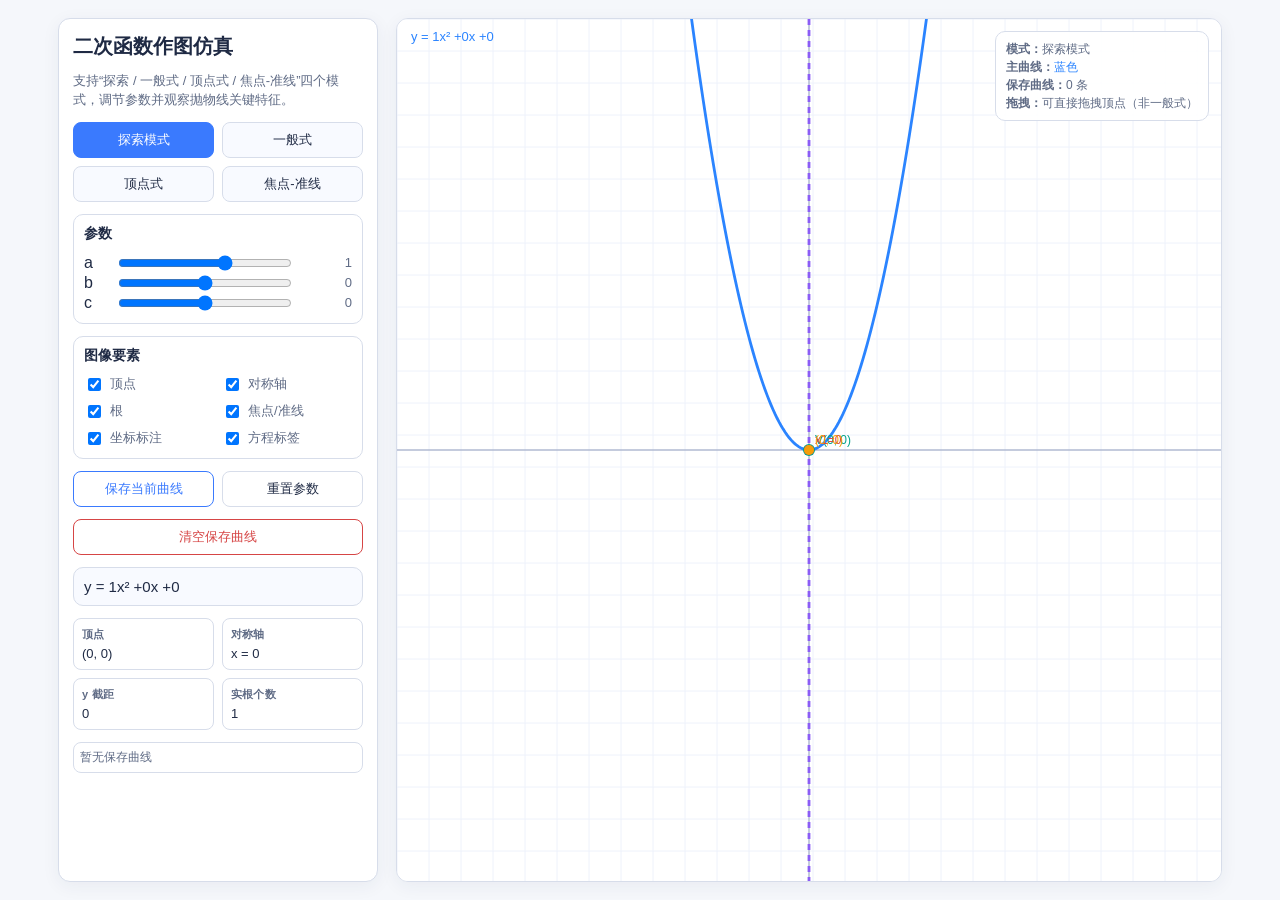
==== index.html @ 155505fe "first-commit" ====
<!doctype html>
<html lang="zh-CN">
<head>
  <meta charset="UTF-8" />
  <meta name="viewport" content="width=device-width, initial-scale=1.0" />
  <title>二次函数图像探索</title>
  <style>
    :root {
      --bg: #f5f7fb;
      --panel: #ffffff;
      --line: #d7ddea;
      --ink: #1f2a44;
      --muted: #5f6b85;
      --primary: #3a7afe;
      --accent: #00a28a;
      --danger: #d64545;
    }
    * {
      box-sizing: border-box;
      font-family: "SF Pro Text","PingFang SC","Helvetica Neue",Arial,sans-serif;
    }
    body {
      margin: 0;
      background: var(--bg);
      color: var(--ink);
      min-height: 100vh;
    }
    .app {
      max-width: 1200px;
      margin: 0 auto;
      padding: 18px;
      display: grid;
      grid-template-columns: 320px 1fr;
      gap: 18px;
    }
    .panel {
      background: var(--panel);
      border: 1px solid var(--line);
      border-radius: 12px;
      box-shadow: 0 4px 18px rgba(28, 43, 79, 0.06);
    }
    .left {
      padding: 14px;
      display: flex;
      flex-direction: column;
      gap: 12px;
      height: calc(100vh - 36px);
      overflow: auto;
    }
    h1 {
      margin: 0;
      font-size: 20px;
    }
    .sub {
      color: var(--muted);
      font-size: 13px;
      line-height: 1.45;
      margin: 0;
    }
    .tabs {
      display: grid;
      grid-template-columns: 1fr 1fr;
      gap: 8px;
    }
    .tab {
      border: 1px solid var(--line);
      background: #f8faff;
      border-radius: 8px;
      padding: 8px 10px;
      font-size: 13px;
      cursor: pointer;
      color: var(--ink);
      transition: .2s;
    }
    .tab.active {
      border-color: var(--primary);
      color: #fff;
      background: var(--primary);
    }
    .control-group {
      border: 1px solid var(--line);
      border-radius: 10px;
      padding: 10px;
      display: flex;
      flex-direction: column;
      gap: 10px;
    }
    .control-group h3 {
      margin: 0;
      font-size: 14px;
    }
    .row {
      display: grid;
      grid-template-columns: 24px 1fr 54px;
      align-items: center;
      gap: 8px;
    }
    input[type="range"] {
      width: 100%;
    }
    .value {
      text-align: right;
      font-variant-numeric: tabular-nums;
      color: var(--muted);
      font-size: 13px;
    }
    .checks {
      display: grid;
      grid-template-columns: 1fr 1fr;
      gap: 8px;
    }
    label.ck {
      font-size: 13px;
      display: flex;
      gap: 6px;
      align-items: center;
      color: var(--muted);
    }
    button {
      border: 1px solid var(--line);
      background: #fff;
      border-radius: 8px;
      padding: 8px 10px;
      font-size: 13px;
      cursor: pointer;
      color: var(--ink);
    }
    button.primary {
      border-color: var(--primary);
      color: var(--primary);
    }
    button.danger {
      border-color: var(--danger);
      color: var(--danger);
    }
    .inline-buttons {
      display: grid;
      grid-template-columns: 1fr 1fr;
      gap: 8px;
    }
    .equation {
      font-size: 15px;
      padding: 10px;
      border-radius: 10px;
      background: #f8faff;
      border: 1px solid var(--line);
      font-variant-numeric: tabular-nums;
      word-break: break-word;
    }
    .data {
      display: grid;
      grid-template-columns: 1fr 1fr;
      gap: 8px;
    }
    .metric {
      border: 1px solid var(--line);
      background: #fff;
      border-radius: 8px;
      padding: 8px;
      font-size: 12px;
    }
    .metric b {
      display: block;
      margin-bottom: 4px;
      color: var(--muted);
      font-size: 11px;
      font-weight: 600;
      letter-spacing: 0.2px;
    }
    .metric span {
      font-variant-numeric: tabular-nums;
      font-size: 13px;
    }
    .graph {
      position: relative;
      height: calc(100vh - 36px);
      overflow: hidden;
    }
    canvas {
      width: 100%;
      height: 100%;
      display: block;
    }
    .legend {
      position: absolute;
      top: 12px;
      right: 12px;
      border: 1px solid var(--line);
      background: rgba(255,255,255,.95);
      border-radius: 10px;
      padding: 8px 10px;
      font-size: 12px;
      color: var(--muted);
      line-height: 1.5;
      min-width: 180px;
    }
    .saved-list {
      max-height: 120px;
      overflow: auto;
      border: 1px solid var(--line);
      border-radius: 8px;
      padding: 6px;
      font-size: 12px;
      color: var(--muted);
      display: flex;
      flex-direction: column;
      gap: 4px;
    }
    .saved-item {
      display: flex;
      justify-content: space-between;
      align-items: center;
      gap: 8px;
    }
    .dot {
      width: 10px;
      height: 10px;
      border-radius: 50%;
      flex: 0 0 auto;
    }
    .saved-eq {
      white-space: nowrap;
      overflow: hidden;
      text-overflow: ellipsis;
      flex: 1;
    }
    @media (max-width: 980px) {
      .app {
        grid-template-columns: 1fr;
      }
      .left, .graph {
        height: auto;
      }
      .graph {
        min-height: 66vh;
      }
    }
  </style>
</head>
<body>
  <div class="app">
    <section class="panel left">
      <h1>二次函数作图仿真</h1>
      <p class="sub">支持“探索 / 一般式 / 顶点式 / 焦点-准线”四个模式，调节参数并观察抛物线关键特征。</p>

      <div class="tabs" id="tabs"></div>

      <div class="control-group">
        <h3>参数</h3>
        <div id="sliders"></div>
      </div>

      <div class="control-group">
        <h3>图像要素</h3>
        <div class="checks">
          <label class="ck"><input type="checkbox" id="showVertex" checked />顶点</label>
          <label class="ck"><input type="checkbox" id="showAxis" checked />对称轴</label>
          <label class="ck"><input type="checkbox" id="showRoots" checked />根</label>
          <label class="ck"><input type="checkbox" id="showFocus" checked />焦点/准线</label>
          <label class="ck"><input type="checkbox" id="showCoords" checked />坐标标注</label>
          <label class="ck"><input type="checkbox" id="showEq" checked />方程标签</label>
        </div>
      </div>

      <div class="inline-buttons">
        <button id="saveCurve" class="primary">保存当前曲线</button>
        <button id="resetParams">重置参数</button>
      </div>
      <button id="clearCurves" class="danger">清空保存曲线</button>

      <div class="equation" id="equation"></div>
      <div class="data" id="metrics"></div>
      <div class="saved-list" id="savedList"></div>
    </section>

    <section class="panel graph">
      <canvas id="canvas"></canvas>
      <div class="legend" id="legend"></div>
    </section>
  </div>

  <script>
    const modes = [
      { key: "explore", label: "探索模式" },
      { key: "standard", label: "一般式" },
      { key: "vertex", label: "顶点式" },
      { key: "focus", label: "焦点-准线" }
    ];

    const modeConfig = {
      explore: {
        title: "探索模式",
        params: [
          { key: "a", label: "a", min: -4, max: 4, step: 0.1, value: 1 },
          { key: "b", label: "b", min: -10, max: 10, step: 0.1, value: 0 },
          { key: "c", label: "c", min: -12, max: 12, step: 0.1, value: 0 }
        ]
      },
      standard: {
        title: "一般式",
        params: [
          { key: "a", label: "a", min: -4, max: 4, step: 0.1, value: 1 },
          { key: "b", label: "b", min: -10, max: 10, step: 0.1, value: 2 },
          { key: "c", label: "c", min: -12, max: 12, step: 0.1, value: -3 }
        ]
      },
      vertex: {
        title: "顶点式",
        params: [
          { key: "a", label: "a", min: -4, max: 4, step: 0.1, value: 1 },
          { key: "h", label: "h", min: -10, max: 10, step: 0.1, value: 0 },
          { key: "k", label: "k", min: -12, max: 12, step: 0.1, value: 0 }
        ]
      },
      focus: {
        title: "焦点-准线",
        params: [
          { key: "h", label: "h", min: -10, max: 10, step: 0.1, value: 0 },
          { key: "k", label: "k", min: -12, max: 12, step: 0.1, value: 0 },
          { key: "p", label: "p", min: -6, max: 6, step: 0.1, value: 2 }
        ]
      }
    };

    const colors = ["#2b84ff", "#8b5cf6", "#f59e0b", "#22c55e", "#ef4444", "#06b6d4", "#f97316"];
    const state = {
      mode: "explore",
      params: { a: 1, b: 0, c: 0, h: 0, k: 0, p: 2 },
      showVertex: true,
      showAxis: true,
      showRoots: true,
      showFocus: true,
      showCoords: true,
      showEq: true,
      saved: []
    };

    const tabsEl = document.getElementById("tabs");
    const slidersEl = document.getElementById("sliders");
    const equationEl = document.getElementById("equation");
    const metricsEl = document.getElementById("metrics");
    const legendEl = document.getElementById("legend");
    const savedListEl = document.getElementById("savedList");
    const canvas = document.getElementById("canvas");
    const ctx = canvas.getContext("2d");
    const scale = 32;
    let viewWidth = 0;
    let viewHeight = 0;
    let pixelRatio = window.devicePixelRatio || 1;
    let dragTarget = null;

    function fmt(v) {
      if (!isFinite(v)) return "无";
      const rounded = Math.abs(v) < 1e-8 ? 0 : v;
      return Number(rounded.toFixed(2)).toString();
    }

    function signed(v) {
      return v >= 0 ? `+${fmt(v)}` : fmt(v);
    }

    function setupTabs() {
      tabsEl.innerHTML = "";
      modes.forEach((m) => {
        const btn = document.createElement("button");
        btn.className = `tab ${state.mode === m.key ? "active" : ""}`;
        btn.textContent = m.label;
        btn.onclick = () => {
          state.mode = m.key;
          const cfg = modeConfig[m.key];
          cfg.params.forEach((p) => state.params[p.key] = p.value);
          renderControls();
          draw();
        };
        tabsEl.appendChild(btn);
      });
    }

    function renderControls() {
      setupTabs();
      slidersEl.innerHTML = "";
      modeConfig[state.mode].params.forEach((p) => {
        const wrap = document.createElement("div");
        wrap.className = "row";
        const label = document.createElement("div");
        label.textContent = p.label;
        const slider = document.createElement("input");
        slider.type = "range";
        slider.min = p.min;
        slider.max = p.max;
        slider.step = p.step;
        slider.value = state.params[p.key];
        const value = document.createElement("div");
        value.className = "value";
        value.textContent = fmt(Number(slider.value));
        slider.oninput = () => {
          state.params[p.key] = Number(slider.value);
          value.textContent = fmt(state.params[p.key]);
          draw();
        };
        wrap.append(label, slider, value);
        slidersEl.appendChild(wrap);
      });
    }

    function graphToCanvas(x, y) {
      return [viewWidth / 2 + x * scale, viewHeight / 2 - y * scale];
    }

    function canvasToGraph(px, py) {
      return [(px - viewWidth / 2) / scale, (viewHeight / 2 - py) / scale];
    }

    function quadraticValue(x) {
      if (state.mode === "vertex") {
        const { a, h, k } = state.params;
        return a * (x - h) * (x - h) + k;
      }
      if (state.mode === "focus") {
        const { h, k, p } = state.params;
        if (Math.abs(p) < 0.05) return NaN;
        return ((x - h) * (x - h)) / (4 * p) + k;
      }
      const { a, b, c } = state.params;
      return a * x * x + b * x + c;
    }

    function getStandardCoeffs() {
      if (state.mode === "vertex") {
        const { a, h, k } = state.params;
        const b = -2 * a * h;
        const c = a * h * h + k;
        return { a, b, c };
      }
      if (state.mode === "focus") {
        const { h, k, p } = state.params;
        if (Math.abs(p) < 0.05) return { a: NaN, b: NaN, c: NaN };
        const a = 1 / (4 * p);
        const b = -h / (2 * p);
        const c = (h * h) / (4 * p) + k;
        return { a, b, c };
      }
      return { a: state.params.a, b: state.params.b, c: state.params.c };
    }

    function getFeatures() {
      if (state.mode === "focus") {
        const { h, k, p } = state.params;
        const vertex = { x: h, y: k };
        const focus = { x: h, y: k + p };
        const directrix = k - p;
        const axisX = h;
        let roots = [];
        if (Math.abs(p) > 0.05) {
          const t = -4 * p * k;
          if (t > 0) {
            const r = Math.sqrt(t);
            roots = [{ x: h - r, y: 0 }, { x: h + r, y: 0 }];
          } else if (Math.abs(t) < 1e-8) {
            roots = [{ x: h, y: 0 }];
          }
        }
        const yInt = quadraticValue(0);
        return { vertex, axisX, roots, yInt, focus, directrix };
      }
      const { a, b, c } = getStandardCoeffs();
      const axisX = Math.abs(a) < 1e-8 ? NaN : -b / (2 * a);
      const vertex = { x: axisX, y: quadraticValue(axisX) };
      const d = b * b - 4 * a * c;
      const roots = [];
      if (Math.abs(a) > 1e-8) {
        if (d > 1e-8) {
          roots.push({ x: (-b - Math.sqrt(d)) / (2 * a), y: 0 });
          roots.push({ x: (-b + Math.sqrt(d)) / (2 * a), y: 0 });
        } else if (Math.abs(d) <= 1e-8) {
          roots.push({ x: -b / (2 * a), y: 0 });
        }
      } else if (Math.abs(b) > 1e-8) {
        roots.push({ x: -c / b, y: 0 });
      }
      return {
        vertex,
        axisX,
        roots,
        yInt: c,
        focus: Math.abs(a) > 1e-8 ? { x: axisX, y: c - (b * b - 1) / (4 * a) } : null,
        directrix: Math.abs(a) > 1e-8 ? c - (b * b + 1) / (4 * a) : null
      };
    }

    function currentEquation() {
      if (state.mode === "vertex") {
        const { a, h, k } = state.params;
        return `y = ${fmt(a)}(x ${h >= 0 ? "-" : "+"} ${fmt(Math.abs(h))})² ${signed(k)}`;
      }
      if (state.mode === "focus") {
        const { h, k, p } = state.params;
        return `(x ${h >= 0 ? "-" : "+"} ${fmt(Math.abs(h))})² = ${fmt(4 * p)}(y ${k >= 0 ? "-" : "+"} ${fmt(Math.abs(k))})`;
      }
      const { a, b, c } = state.params;
      return `y = ${fmt(a)}x² ${signed(b)}x ${signed(c)}`;
    }

    function drawGrid() {
      const w = viewWidth;
      const h = viewHeight;
      ctx.clearRect(0, 0, w, h);
      ctx.fillStyle = "#ffffff";
      ctx.fillRect(0, 0, w, h);

      ctx.strokeStyle = "#eef2fb";
      ctx.lineWidth = 1;
      for (let x = 0; x <= w; x += scale) {
        ctx.beginPath();
        ctx.moveTo(x, 0);
        ctx.lineTo(x, h);
        ctx.stroke();
      }
      for (let y = 0; y <= h; y += scale) {
        ctx.beginPath();
        ctx.moveTo(0, y);
        ctx.lineTo(w, y);
        ctx.stroke();
      }

      ctx.strokeStyle = "#b0bad2";
      ctx.lineWidth = 1.5;
      ctx.beginPath();
      ctx.moveTo(w / 2, 0);
      ctx.lineTo(w / 2, h);
      ctx.stroke();
      ctx.beginPath();
      ctx.moveTo(0, h / 2);
      ctx.lineTo(w, h / 2);
      ctx.stroke();
    }

    function drawCurve(curve, color, width = 2.5) {
      const w = viewWidth;
      ctx.strokeStyle = color;
      ctx.lineWidth = width;
      ctx.beginPath();
      let moved = false;
      for (let px = 0; px <= w; px += 2) {
        const [x] = canvasToGraph(px, 0);
        const y = curve(x);
        if (!isFinite(y)) continue;
        const [, py] = graphToCanvas(x, y);
        if (py < -5000 || py > viewHeight + 5000) continue;
        if (!moved) {
          ctx.moveTo(px, py);
          moved = true;
        } else {
          ctx.lineTo(px, py);
        }
      }
      ctx.stroke();
    }

    function drawPoint(x, y, color, size = 5) {
      const [px, py] = graphToCanvas(x, y);
      ctx.fillStyle = color;
      ctx.beginPath();
      ctx.arc(px, py, size, 0, Math.PI * 2);
      ctx.fill();
    }

    function drawText(text, x, y, color = "#1f2a44") {
      const [px, py] = graphToCanvas(x, y);
      ctx.fillStyle = color;
      ctx.font = "12px sans-serif";
      ctx.fillText(text, px + 6, py - 6);
    }

    function drawSavedCurves() {
      state.saved.forEach((s) => {
        drawCurve((x) => s.a * x * x + s.b * x + s.c, s.color, 1.6);
      });
    }

    function drawMain() {
      drawCurve(quadraticValue, "#2b84ff", 2.8);
      const f = getFeatures();

      if (state.showAxis && isFinite(f.axisX)) {
        const [ax, ] = graphToCanvas(f.axisX, 0);
        ctx.strokeStyle = "#8b5cf6";
        ctx.setLineDash([6, 5]);
        ctx.beginPath();
        ctx.moveTo(ax, 0);
        ctx.lineTo(ax, viewHeight);
        ctx.stroke();
        ctx.setLineDash([]);
      }

      if (state.showVertex && f.vertex && isFinite(f.vertex.x) && isFinite(f.vertex.y)) {
        drawPoint(f.vertex.x, f.vertex.y, "#00a28a", 6);
        if (state.showCoords) drawText(`V(${fmt(f.vertex.x)}, ${fmt(f.vertex.y)})`, f.vertex.x, f.vertex.y, "#00a28a");
      }

      if (state.showRoots) {
        f.roots.forEach((r, i) => {
          drawPoint(r.x, 0, "#d64545", 5);
          if (state.showCoords) drawText(`x${i + 1}=${fmt(r.x)}`, r.x, 0, "#d64545");
        });
      }

      drawPoint(0, f.yInt, "#f59e0b", 5);
      if (state.showCoords) drawText(`(0, ${fmt(f.yInt)})`, 0, f.yInt, "#f59e0b");

      if (state.showFocus && state.mode === "focus") {
        drawPoint(f.focus.x, f.focus.y, "#7c3aed", 5);
        if (state.showCoords) drawText(`F(${fmt(f.focus.x)}, ${fmt(f.focus.y)})`, f.focus.x, f.focus.y, "#7c3aed");
        const [, py] = graphToCanvas(0, f.directrix);
        ctx.strokeStyle = "#7c3aed";
        ctx.setLineDash([4, 4]);
        ctx.beginPath();
        ctx.moveTo(0, py);
        ctx.lineTo(viewWidth, py);
        ctx.stroke();
        ctx.setLineDash([]);
        if (state.showCoords) {
          const [xTxt, yTxt] = graphToCanvas(-viewWidth / (2 * scale) + 0.2, f.directrix);
          ctx.fillStyle = "#7c3aed";
          ctx.font = "12px sans-serif";
          ctx.fillText(`准线 y=${fmt(f.directrix)}`, xTxt, yTxt - 8);
        }
      }

      if (state.showEq) {
        ctx.fillStyle = "#2b84ff";
        ctx.font = "13px sans-serif";
        ctx.fillText(currentEquation(), 14, 22);
      }
    }

    function updateInfo() {
      const f = getFeatures();
      equationEl.textContent = currentEquation();
      metricsEl.innerHTML = "";
      const rows = [
        ["顶点", f.vertex ? `(${fmt(f.vertex.x)}, ${fmt(f.vertex.y)})` : "无"],
        ["对称轴", isFinite(f.axisX) ? `x = ${fmt(f.axisX)}` : "无"],
        ["y 截距", fmt(f.yInt)],
        ["实根个数", `${f.roots.length}`]
      ];
      if (state.mode === "focus") {
        rows.push(["焦点", `(${fmt(f.focus.x)}, ${fmt(f.focus.y)})`]);
        rows.push(["准线", `y = ${fmt(f.directrix)}`]);
      }
      rows.forEach(([k, v]) => {
        const el = document.createElement("div");
        el.className = "metric";
        el.innerHTML = `<b>${k}</b><span>${v}</span>`;
        metricsEl.appendChild(el);
      });

      legendEl.innerHTML = `
        <div><b>模式：</b>${modeConfig[state.mode].title}</div>
        <div><b>主曲线：</b><span style="color:#2b84ff">蓝色</span></div>
        <div><b>保存曲线：</b>${state.saved.length} 条</div>
        <div><b>拖拽：</b>可直接拖拽顶点（非一般式）</div>
      `;

      savedListEl.innerHTML = "";
      if (!state.saved.length) {
        savedListEl.textContent = "暂无保存曲线";
        return;
      }
      state.saved.forEach((s, idx) => {
        const item = document.createElement("div");
        item.className = "saved-item";
        item.innerHTML = `<span class="dot" style="background:${s.color}"></span><span class="saved-eq">${s.equation}</span><button data-del="${idx}">删除</button>`;
        savedListEl.appendChild(item);
      });
      savedListEl.querySelectorAll("button[data-del]").forEach((btn) => {
        btn.onclick = () => {
          const i = Number(btn.dataset.del);
          state.saved.splice(i, 1);
          draw();
        };
      });
    }

    function resize() {
      const rect = canvas.getBoundingClientRect();
      pixelRatio = window.devicePixelRatio || 1;
      viewWidth = Math.max(640, Math.floor(rect.width));
      viewHeight = Math.max(420, Math.floor(rect.height));
      canvas.width = Math.floor(viewWidth * pixelRatio);
      canvas.height = Math.floor(viewHeight * pixelRatio);
      ctx.setTransform(pixelRatio, 0, 0, pixelRatio, 0, 0);
      draw();
    }

    function draw() {
      drawGrid();
      drawSavedCurves();
      drawMain();
      updateInfo();
    }

    function initCheckboxes() {
      ["showVertex", "showAxis", "showRoots", "showFocus", "showCoords", "showEq"].forEach((id) => {
        const el = document.getElementById(id);
        el.checked = state[id];
        el.onchange = () => {
          state[id] = el.checked;
          draw();
        };
      });
    }

    function saveCurrentCurve() {
      const coeff = getStandardCoeffs();
      if (!isFinite(coeff.a) || !isFinite(coeff.b) || !isFinite(coeff.c)) return;
      const color = colors[state.saved.length % colors.length];
      state.saved.push({
        ...coeff,
        color,
        equation: currentEquation()
      });
      draw();
    }

    function resetParams() {
      modeConfig[state.mode].params.forEach((p) => state.params[p.key] = p.value);
      renderControls();
      draw();
    }

    function nearestVertexFromMouse(evt) {
      const rect = canvas.getBoundingClientRect();
      const x = evt.clientX - rect.left;
      const y = evt.clientY - rect.top;
      const f = getFeatures();
      if (!f.vertex) return null;
      const [vx, vy] = graphToCanvas(f.vertex.x, f.vertex.y);
      const d = Math.hypot(x - vx, y - vy);
      return d < 16 ? f.vertex : null;
    }

    function onDragMove(evt) {
      if (!dragTarget) return;
      const rect = canvas.getBoundingClientRect();
      const x = evt.clientX - rect.left;
      const y = evt.clientY - rect.top;
      const [gx, gy] = canvasToGraph(x, y);
      if (state.mode === "vertex") {
        state.params.h = Number(gx.toFixed(2));
        state.params.k = Number(gy.toFixed(2));
      } else if (state.mode === "focus") {
        state.params.h = Number(gx.toFixed(2));
        state.params.k = Number(gy.toFixed(2));
      } else if (state.mode === "explore" || state.mode === "standard") {
        const a = state.params.a;
        state.params.b = Number((-2 * a * gx).toFixed(2));
        state.params.c = Number((a * gx * gx + gy).toFixed(2));
      }
      renderControls();
      draw();
    }

    function bindEvents() {
      document.getElementById("saveCurve").onclick = saveCurrentCurve;
      document.getElementById("clearCurves").onclick = () => {
        state.saved = [];
        draw();
      };
      document.getElementById("resetParams").onclick = resetParams;

      canvas.addEventListener("mousedown", (e) => {
        const v = nearestVertexFromMouse(e);
        if (v) dragTarget = "vertex";
      });
      window.addEventListener("mousemove", onDragMove);
      window.addEventListener("mouseup", () => dragTarget = null);
      window.addEventListener("resize", resize);
    }

    renderControls();
    initCheckboxes();
    bindEvents();
    resize();
  </script>
</body>
</html>
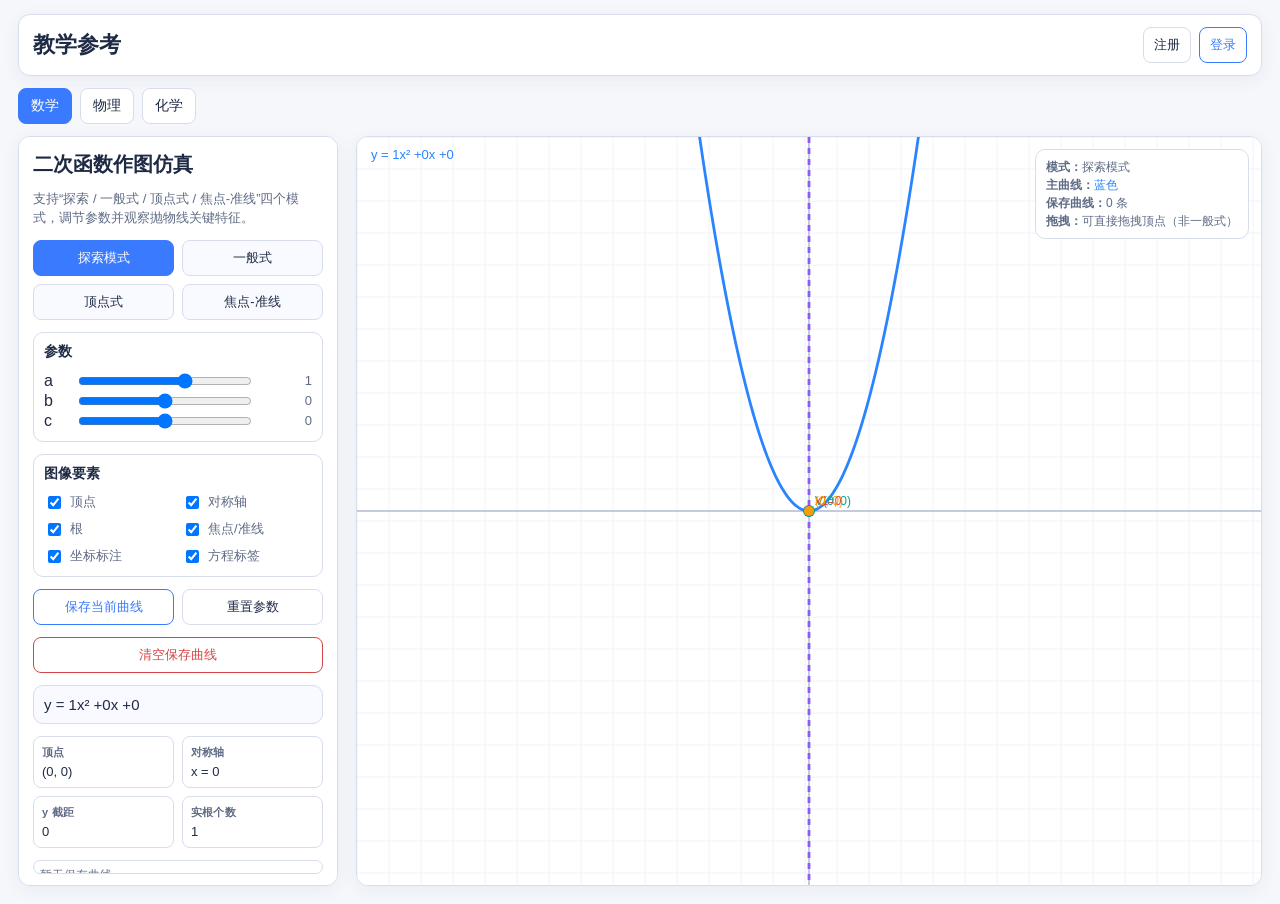
==== commit 5718980f: "add2pages" ====
--- a/index.html
+++ b/index.html
@@ -25,10 +25,156 @@
       color: var(--ink);
       min-height: 100vh;
     }
+    .site {
+      max-width: 1280px;
+      margin: 0 auto;
+      padding: 14px 18px 18px;
+    }
+    .topbar {
+      background: #fff;
+      border: 1px solid var(--line);
+      border-radius: 12px;
+      padding: 12px 14px;
+      display: flex;
+      justify-content: space-between;
+      align-items: center;
+      gap: 12px;
+      margin-bottom: 12px;
+      box-shadow: 0 4px 18px rgba(28, 43, 79, 0.06);
+    }
+    .title {
+      margin: 0;
+      font-size: 22px;
+      font-weight: 700;
+    }
+    .auth {
+      display: flex;
+      align-items: center;
+      gap: 8px;
+    }
+    .user-badge {
+      font-size: 13px;
+      color: var(--muted);
+      padding: 4px 10px;
+      border: 1px solid var(--line);
+      border-radius: 999px;
+      background: #f8faff;
+      display: none;
+    }
+    .subject-tabs {
+      display: flex;
+      gap: 8px;
+      margin-bottom: 12px;
+    }
+    .subject-tab {
+      border: 1px solid var(--line);
+      background: #fff;
+      color: var(--ink);
+      border-radius: 8px;
+      padding: 8px 12px;
+      cursor: pointer;
+      font-size: 14px;
+    }
+    .subject-tab.active {
+      background: var(--primary);
+      border-color: var(--primary);
+      color: #fff;
+    }
+    .subject-panel {
+      display: none;
+    }
+    .subject-panel.active {
+      display: block;
+    }
+    .subject-empty {
+      background: #fff;
+      border: 1px solid var(--line);
+      border-radius: 12px;
+      padding: 26px;
+      color: var(--muted);
+      line-height: 1.65;
+      box-shadow: 0 4px 18px rgba(28, 43, 79, 0.06);
+    }
+    .module {
+      padding: 14px;
+      display: flex;
+      flex-direction: column;
+      gap: 12px;
+      min-height: 520px;
+      max-width: 760px;
+    }
+    .module h2 {
+      margin: 0;
+      font-size: 18px;
+    }
+    .module .desc {
+      color: var(--muted);
+      font-size: 13px;
+      margin: 0;
+      line-height: 1.45;
+    }
+    .pc-row {
+      display: grid;
+      grid-template-columns: 56px 1fr 66px;
+      align-items: center;
+      gap: 8px;
+      font-size: 13px;
+      color: var(--muted);
+    }
+    .module-block {
+      border: 1px solid var(--line);
+      border-radius: 10px;
+      padding: 10px;
+      display: flex;
+      flex-direction: column;
+      gap: 8px;
+      background: #fff;
+    }
+    .module-canvas {
+      width: 100%;
+      height: 220px;
+      border: 1px solid var(--line);
+      border-radius: 10px;
+      background: #fff;
+    }
+    .result-line {
+      font-size: 14px;
+      color: var(--ink);
+      font-variant-numeric: tabular-nums;
+      line-height: 1.45;
+    }
+    .beaker-wrap {
+      border: 1px solid var(--line);
+      border-radius: 10px;
+      background: #f8faff;
+      padding: 14px;
+      display: flex;
+      justify-content: center;
+      align-items: center;
+      min-height: 220px;
+    }
+    .beaker {
+      width: 140px;
+      height: 180px;
+      border: 3px solid #8ea1c7;
+      border-top: 0;
+      border-bottom-left-radius: 18px;
+      border-bottom-right-radius: 18px;
+      position: relative;
+      overflow: hidden;
+      background: #ffffff;
+    }
+    .liquid {
+      position: absolute;
+      left: 0;
+      bottom: 0;
+      width: 100%;
+      height: 50%;
+      background: #9cbcf8;
+      transition: .2s;
+    }
     .app {
-      max-width: 1200px;
-      margin: 0 auto;
-      padding: 18px;
+      padding: 0;
       display: grid;
       grid-template-columns: 320px 1fr;
       gap: 18px;
@@ -44,7 +190,7 @@
       display: flex;
       flex-direction: column;
       gap: 12px;
-      height: calc(100vh - 36px);
+      height: calc(100vh - 150px);
       overflow: auto;
     }
     h1 {
@@ -173,7 +319,7 @@
     }
     .graph {
       position: relative;
-      height: calc(100vh - 36px);
+      height: calc(100vh - 150px);
       overflow: hidden;
     }
     canvas {
@@ -224,6 +370,63 @@
       text-overflow: ellipsis;
       flex: 1;
     }
+    .modal-wrap {
+      position: fixed;
+      inset: 0;
+      display: none;
+      align-items: center;
+      justify-content: center;
+      background: rgba(20, 30, 54, 0.34);
+      z-index: 20;
+    }
+    .modal-wrap.show {
+      display: flex;
+    }
+    .modal {
+      width: min(420px, calc(100vw - 24px));
+      background: #fff;
+      border: 1px solid var(--line);
+      border-radius: 12px;
+      box-shadow: 0 10px 28px rgba(28, 43, 79, 0.2);
+      padding: 14px;
+      display: flex;
+      flex-direction: column;
+      gap: 10px;
+    }
+    .modal-head {
+      display: flex;
+      justify-content: space-between;
+      align-items: center;
+      font-size: 16px;
+      font-weight: 600;
+    }
+    .field {
+      display: flex;
+      flex-direction: column;
+      gap: 6px;
+      font-size: 13px;
+      color: var(--muted);
+    }
+    .field input {
+      border: 1px solid var(--line);
+      border-radius: 8px;
+      padding: 9px 10px;
+      font-size: 14px;
+      outline: none;
+    }
+    .field input:focus {
+      border-color: var(--primary);
+    }
+    .msg {
+      min-height: 18px;
+      font-size: 12px;
+      color: var(--danger);
+    }
+    .modal-foot {
+      display: flex;
+      justify-content: flex-end;
+      gap: 8px;
+    }
     @media (max-width: 980px) {
       .app {
         grid-template-columns: 1fr;
@@ -234,49 +437,160 @@
       .graph {
         min-height: 66vh;
       }
+      .topbar {
+        flex-wrap: wrap;
+      }
     }
   </style>
 </head>
 <body>
-  <div class="app">
-    <section class="panel left">
-      <h1>二次函数作图仿真</h1>
-      <p class="sub">支持“探索 / 一般式 / 顶点式 / 焦点-准线”四个模式，调节参数并观察抛物线关键特征。</p>
-
-      <div class="tabs" id="tabs"></div>
-
-      <div class="control-group">
-        <h3>参数</h3>
-        <div id="sliders"></div>
+  <div class="site">
+    <header class="topbar">
+      <h1 class="title">教学参考</h1>
+      <div class="auth">
+        <span class="user-badge" id="userBadge"></span>
+        <button id="openRegister">注册</button>
+        <button id="openLogin" class="primary">登录</button>
+        <button id="logoutBtn" class="danger" style="display:none;">退出登录</button>
       </div>
-
-      <div class="control-group">
-        <h3>图像要素</h3>
-        <div class="checks">
-          <label class="ck"><input type="checkbox" id="showVertex" checked />顶点</label>
-          <label class="ck"><input type="checkbox" id="showAxis" checked />对称轴</label>
-          <label class="ck"><input type="checkbox" id="showRoots" checked />根</label>
-          <label class="ck"><input type="checkbox" id="showFocus" checked />焦点/准线</label>
-          <label class="ck"><input type="checkbox" id="showCoords" checked />坐标标注</label>
-          <label class="ck"><input type="checkbox" id="showEq" checked />方程标签</label>
+    </header>
+
+    <div class="subject-tabs" id="subjectTabs">
+      <button class="subject-tab active" data-subject="math">数学</button>
+      <button class="subject-tab" data-subject="physics">物理</button>
+      <button class="subject-tab" data-subject="chemistry">化学</button>
+    </div>
+
+    <section class="subject-panel active" id="panel-math">
+      <div class="app">
+        <section class="panel left">
+          <h1>二次函数作图仿真</h1>
+          <p class="sub">支持“探索 / 一般式 / 顶点式 / 焦点-准线”四个模式，调节参数并观察抛物线关键特征。</p>
+
+          <div class="tabs" id="tabs"></div>
+
+          <div class="control-group">
+            <h3>参数</h3>
+            <div id="sliders"></div>
+          </div>
+
+          <div class="control-group">
+            <h3>图像要素</h3>
+            <div class="checks">
+              <label class="ck"><input type="checkbox" id="showVertex" checked />顶点</label>
+              <label class="ck"><input type="checkbox" id="showAxis" checked />对称轴</label>
+              <label class="ck"><input type="checkbox" id="showRoots" checked />根</label>
+              <label class="ck"><input type="checkbox" id="showFocus" checked />焦点/准线</label>
+              <label class="ck"><input type="checkbox" id="showCoords" checked />坐标标注</label>
+              <label class="ck"><input type="checkbox" id="showEq" checked />方程标签</label>
+            </div>
+          </div>
+
+          <div class="inline-buttons">
+            <button id="saveCurve" class="primary">保存当前曲线</button>
+            <button id="resetParams">重置参数</button>
+          </div>
+          <button id="clearCurves" class="danger">清空保存曲线</button>
+
+          <div class="equation" id="equation"></div>
+          <div class="data" id="metrics"></div>
+          <div class="saved-list" id="savedList"></div>
+        </section>
+
+        <section class="panel graph">
+          <canvas id="canvas"></canvas>
+          <div class="legend" id="legend"></div>
+        </section>
+      </div>
+    </section>
+
+    <section class="subject-panel" id="panel-physics">
+      <section class="panel module">
+        <h2>物理：理想气体定律</h2>
+        <p class="desc">通过调节物质的量、温度和体积，观察压强变化以及 P-V 曲线上的对应点。</p>
+        <div class="module-block">
+          <div class="pc-row">
+            <span>n</span>
+            <input id="phyN" type="range" min="0.2" max="3" step="0.1" value="1" />
+            <span class="value" id="phyNVal">1</span>
+          </div>
+          <div class="pc-row">
+            <span>T</span>
+            <input id="phyT" type="range" min="220" max="600" step="5" value="300" />
+            <span class="value" id="phyTVal">300</span>
+          </div>
+          <div class="pc-row">
+            <span>V</span>
+            <input id="phyV" type="range" min="5" max="60" step="0.5" value="24" />
+            <span class="value" id="phyVVal">24</span>
+          </div>
         </div>
+        <canvas class="module-canvas" id="physicsCanvas"></canvas>
+        <div class="module-block">
+          <div class="result-line" id="phyPressureKPa"></div>
+          <div class="result-line" id="phyPressureAtm"></div>
+        </div>
+      </section>
+    </section>
+
+    <section class="subject-panel" id="panel-chemistry">
+      <section class="panel module">
+        <h2>化学：酸碱混合 pH</h2>
+        <p class="desc">模拟强酸强碱混合，实时计算溶液 pH，并通过液体颜色观察酸碱性变化。</p>
+        <div class="module-block">
+          <div class="pc-row">
+            <span>Ca</span>
+            <input id="chemCa" type="range" min="0.01" max="1.0" step="0.01" value="0.1" />
+            <span class="value" id="chemCaVal">0.1</span>
+          </div>
+          <div class="pc-row">
+            <span>Va</span>
+            <input id="chemVa" type="range" min="5" max="100" step="1" value="25" />
+            <span class="value" id="chemVaVal">25</span>
+          </div>
+          <div class="pc-row">
+            <span>Cb</span>
+            <input id="chemCb" type="range" min="0.01" max="1.0" step="0.01" value="0.1" />
+            <span class="value" id="chemCbVal">0.1</span>
+          </div>
+          <div class="pc-row">
+            <span>Vb</span>
+            <input id="chemVb" type="range" min="5" max="100" step="1" value="25" />
+            <span class="value" id="chemVbVal">25</span>
+          </div>
+        </div>
+        <div class="beaker-wrap">
+          <div class="beaker">
+            <div class="liquid" id="chemLiquid"></div>
+          </div>
+        </div>
+        <div class="module-block">
+          <div class="result-line" id="chemPh"></div>
+          <div class="result-line" id="chemNature"></div>
+        </div>
+      </section>
+    </section>
+  </div>
+
+  <div class="modal-wrap" id="authModal">
+    <div class="modal">
+      <div class="modal-head">
+        <span id="modalTitle">会员登录</span>
+        <button id="closeModal">关闭</button>
       </div>
-
-      <div class="inline-buttons">
-        <button id="saveCurve" class="primary">保存当前曲线</button>
-        <button id="resetParams">重置参数</button>
+      <div class="field">
+        <span>用户名</span>
+        <input id="authUsername" type="text" />
       </div>
-      <button id="clearCurves" class="danger">清空保存曲线</button>
-
-      <div class="equation" id="equation"></div>
-      <div class="data" id="metrics"></div>
-      <div class="saved-list" id="savedList"></div>
-    </section>
-
-    <section class="panel graph">
-      <canvas id="canvas"></canvas>
-      <div class="legend" id="legend"></div>
-    </section>
+      <div class="field">
+        <span>密码</span>
+        <input id="authPassword" type="password" />
+      </div>
+      <div class="msg" id="authMessage"></div>
+      <div class="modal-foot">
+        <button id="modalAction" class="primary">登录</button>
+      </div>
+    </div>
   </div>
 
   <script>
@@ -343,11 +657,51 @@
     const savedListEl = document.getElementById("savedList");
     const canvas = document.getElementById("canvas");
     const ctx = canvas.getContext("2d");
+    const subjectTabsEl = document.getElementById("subjectTabs");
+    const panelMathEl = document.getElementById("panel-math");
+    const panelPhysicsEl = document.getElementById("panel-physics");
+    const panelChemistryEl = document.getElementById("panel-chemistry");
+    const userBadgeEl = document.getElementById("userBadge");
+    const openRegisterEl = document.getElementById("openRegister");
+    const openLoginEl = document.getElementById("openLogin");
+    const logoutBtnEl = document.getElementById("logoutBtn");
+    const authModalEl = document.getElementById("authModal");
+    const modalTitleEl = document.getElementById("modalTitle");
+    const authUsernameEl = document.getElementById("authUsername");
+    const authPasswordEl = document.getElementById("authPassword");
+    const modalActionEl = document.getElementById("modalAction");
+    const closeModalEl = document.getElementById("closeModal");
+    const authMessageEl = document.getElementById("authMessage");
+    const physicsCanvasEl = document.getElementById("physicsCanvas");
+    const phyNEl = document.getElementById("phyN");
+    const phyTEl = document.getElementById("phyT");
+    const phyVEl = document.getElementById("phyV");
+    const phyNValEl = document.getElementById("phyNVal");
+    const phyTValEl = document.getElementById("phyTVal");
+    const phyVValEl = document.getElementById("phyVVal");
+    const phyPressureKPaEl = document.getElementById("phyPressureKPa");
+    const phyPressureAtmEl = document.getElementById("phyPressureAtm");
+    const chemCaEl = document.getElementById("chemCa");
+    const chemVaEl = document.getElementById("chemVa");
+    const chemCbEl = document.getElementById("chemCb");
+    const chemVbEl = document.getElementById("chemVb");
+    const chemCaValEl = document.getElementById("chemCaVal");
+    const chemVaValEl = document.getElementById("chemVaVal");
+    const chemCbValEl = document.getElementById("chemCbVal");
+    const chemVbValEl = document.getElementById("chemVbVal");
+    const chemLiquidEl = document.getElementById("chemLiquid");
+    const chemPhEl = document.getElementById("chemPh");
+    const chemNatureEl = document.getElementById("chemNature");
     const scale = 32;
     let viewWidth = 0;
     let viewHeight = 0;
     let pixelRatio = window.devicePixelRatio || 1;
     let dragTarget = null;
+    let authMode = "login";
+    const pcState = {
+      physics: { n: 1, t: 300, v: 24 },
+      chemistry: { ca: 0.1, va: 25, cb: 0.1, vb: 25 }
+    };
 
     function fmt(v) {
       if (!isFinite(v)) return "无";
@@ -778,9 +1132,272 @@
       window.addEventListener("resize", resize);
     }
 
+    function initSubjectTabs() {
+      subjectTabsEl.querySelectorAll(".subject-tab").forEach((tab) => {
+        tab.onclick = () => {
+          const target = tab.dataset.subject;
+          subjectTabsEl.querySelectorAll(".subject-tab").forEach((item) => item.classList.remove("active"));
+          tab.classList.add("active");
+          panelMathEl.classList.toggle("active", target === "math");
+          panelPhysicsEl.classList.toggle("active", target === "physics");
+          panelChemistryEl.classList.toggle("active", target === "chemistry");
+          if (target === "math") resize();
+          if (target === "physics") renderPhysicsModule();
+          if (target === "chemistry") renderChemistryModule();
+        };
+      });
+    }
+
+    function calcPhysics() {
+      const { n, t, v } = pcState.physics;
+      const pressureKPa = (n * 8.314 * t) / v;
+      const pressureAtm = pressureKPa / 101.325;
+      return { pressureKPa, pressureAtm };
+    }
+
+    function renderPhysicsChart() {
+      const rect = physicsCanvasEl.getBoundingClientRect();
+      const ratio = window.devicePixelRatio || 1;
+      const w = Math.max(300, Math.floor(rect.width));
+      const h = Math.max(200, Math.floor(rect.height));
+      physicsCanvasEl.width = Math.floor(w * ratio);
+      physicsCanvasEl.height = Math.floor(h * ratio);
+      const pctx = physicsCanvasEl.getContext("2d");
+      pctx.setTransform(ratio, 0, 0, ratio, 0, 0);
+      pctx.clearRect(0, 0, w, h);
+      pctx.fillStyle = "#ffffff";
+      pctx.fillRect(0, 0, w, h);
+
+      const m = { l: 42, r: 14, t: 14, b: 32 };
+      const plotW = w - m.l - m.r;
+      const plotH = h - m.t - m.b;
+      pctx.strokeStyle = "#d7ddea";
+      pctx.lineWidth = 1;
+      pctx.beginPath();
+      pctx.moveTo(m.l, m.t);
+      pctx.lineTo(m.l, h - m.b);
+      pctx.lineTo(w - m.r, h - m.b);
+      pctx.stroke();
+
+      const { n, t, v } = pcState.physics;
+      const minV = 5;
+      const maxV = 60;
+      const maxP = (n * 8.314 * t) / minV;
+      const xAt = (val) => m.l + ((val - minV) / (maxV - minV)) * plotW;
+      const yAt = (val) => m.t + (1 - val / maxP) * plotH;
+      pctx.strokeStyle = "#2b84ff";
+      pctx.lineWidth = 2;
+      pctx.beginPath();
+      let first = true;
+      for (let vol = minV; vol <= maxV; vol += 0.4) {
+        const pre = (n * 8.314 * t) / vol;
+        const x = xAt(vol);
+        const y = yAt(pre);
+        if (first) {
+          pctx.moveTo(x, y);
+          first = false;
+        } else {
+          pctx.lineTo(x, y);
+        }
+      }
+      pctx.stroke();
+
+      const currentP = (n * 8.314 * t) / v;
+      const cx = xAt(v);
+      const cy = yAt(currentP);
+      pctx.fillStyle = "#ef4444";
+      pctx.beginPath();
+      pctx.arc(cx, cy, 5, 0, Math.PI * 2);
+      pctx.fill();
+
+      pctx.fillStyle = "#5f6b85";
+      pctx.font = "12px sans-serif";
+      pctx.fillText("V(L)", w - m.r - 30, h - 8);
+      pctx.fillText("P(kPa)", 8, m.t + 10);
+      pctx.fillText(`当前点 (${fmt(v)}, ${fmt(currentP)})`, m.l + 8, m.t + 14);
+    }
+
+    function renderPhysicsModule() {
+      phyNValEl.textContent = fmt(pcState.physics.n);
+      phyTValEl.textContent = fmt(pcState.physics.t);
+      phyVValEl.textContent = fmt(pcState.physics.v);
+      const result = calcPhysics();
+      phyPressureKPaEl.textContent = `压强 P = ${fmt(result.pressureKPa)} kPa`;
+      phyPressureAtmEl.textContent = `约等于 ${fmt(result.pressureAtm)} atm`;
+      renderPhysicsChart();
+    }
+
+    function calcChemistry() {
+      const { ca, va, cb, vb } = pcState.chemistry;
+      const molesH = ca * va / 1000;
+      const molesOH = cb * vb / 1000;
+      const totalV = (va + vb) / 1000;
+      let ph = 7;
+      if (molesH > molesOH) {
+        const h = (molesH - molesOH) / totalV;
+        ph = -Math.log10(h);
+      } else if (molesOH > molesH) {
+        const oh = (molesOH - molesH) / totalV;
+        ph = 14 + Math.log10(oh);
+      }
+      ph = Math.max(0, Math.min(14, ph));
+      const nature = ph < 7 ? "酸性" : (ph > 7 ? "碱性" : "中性");
+      return { ph, nature, totalMl: va + vb };
+    }
+
+    function phToColor(ph) {
+      const hue = Math.round((ph / 14) * 240);
+      return `hsl(${hue}, 75%, 62%)`;
+    }
+
+    function renderChemistryModule() {
+      chemCaValEl.textContent = fmt(pcState.chemistry.ca);
+      chemVaValEl.textContent = fmt(pcState.chemistry.va);
+      chemCbValEl.textContent = fmt(pcState.chemistry.cb);
+      chemVbValEl.textContent = fmt(pcState.chemistry.vb);
+      const result = calcChemistry();
+      chemPhEl.textContent = `混合后 pH = ${fmt(result.ph)}`;
+      chemNatureEl.textContent = `溶液性质：${result.nature}（总体积 ${fmt(result.totalMl)} mL）`;
+      const heightPercent = Math.max(20, Math.min(94, (result.totalMl / 200) * 100));
+      chemLiquidEl.style.height = `${heightPercent}%`;
+      chemLiquidEl.style.background = phToColor(result.ph);
+    }
+
+    function initPcModules() {
+      phyNEl.addEventListener("input", () => {
+        pcState.physics.n = Number(phyNEl.value);
+        renderPhysicsModule();
+      });
+      phyTEl.addEventListener("input", () => {
+        pcState.physics.t = Number(phyTEl.value);
+        renderPhysicsModule();
+      });
+      phyVEl.addEventListener("input", () => {
+        pcState.physics.v = Number(phyVEl.value);
+        renderPhysicsModule();
+      });
+      chemCaEl.addEventListener("input", () => {
+        pcState.chemistry.ca = Number(chemCaEl.value);
+        renderChemistryModule();
+      });
+      chemVaEl.addEventListener("input", () => {
+        pcState.chemistry.va = Number(chemVaEl.value);
+        renderChemistryModule();
+      });
+      chemCbEl.addEventListener("input", () => {
+        pcState.chemistry.cb = Number(chemCbEl.value);
+        renderChemistryModule();
+      });
+      chemVbEl.addEventListener("input", () => {
+        pcState.chemistry.vb = Number(chemVbEl.value);
+        renderChemistryModule();
+      });
+      renderPhysicsModule();
+      renderChemistryModule();
+    }
+
+    function getUsers() {
+      try {
+        const raw = localStorage.getItem("edu_users") || "[]";
+        const users = JSON.parse(raw);
+        return Array.isArray(users) ? users : [];
+      } catch {
+        return [];
+      }
+    }
+
+    function setUsers(users) {
+      localStorage.setItem("edu_users", JSON.stringify(users));
+    }
+
+    function setCurrentUser(username) {
+      if (username) localStorage.setItem("edu_current_user", username);
+      else localStorage.removeItem("edu_current_user");
+      updateAuthView();
+    }
+
+    function getCurrentUser() {
+      return localStorage.getItem("edu_current_user") || "";
+    }
+
+    function updateAuthView() {
+      const current = getCurrentUser();
+      const loggedIn = !!current;
+      userBadgeEl.style.display = loggedIn ? "inline-flex" : "none";
+      userBadgeEl.textContent = loggedIn ? `会员：${current}` : "";
+      openRegisterEl.style.display = loggedIn ? "none" : "inline-block";
+      openLoginEl.style.display = loggedIn ? "none" : "inline-block";
+      logoutBtnEl.style.display = loggedIn ? "inline-block" : "none";
+    }
+
+    function openAuthModal(mode) {
+      authMode = mode;
+      modalTitleEl.textContent = mode === "login" ? "会员登录" : "会员注册";
+      modalActionEl.textContent = mode === "login" ? "登录" : "注册";
+      authUsernameEl.value = "";
+      authPasswordEl.value = "";
+      authMessageEl.textContent = "";
+      authModalEl.classList.add("show");
+    }
+
+    function closeAuthModal() {
+      authModalEl.classList.remove("show");
+      authMessageEl.textContent = "";
+    }
+
+    function submitAuth() {
+      const username = authUsernameEl.value.trim();
+      const password = authPasswordEl.value;
+      if (!username || !password) {
+        authMessageEl.textContent = "请输入用户名和密码";
+        return;
+      }
+      const users = getUsers();
+      if (authMode === "register") {
+        const exists = users.some((u) => u.username === username);
+        if (exists) {
+          authMessageEl.textContent = "用户名已存在";
+          return;
+        }
+        users.push({ username, password });
+        setUsers(users);
+        setCurrentUser(username);
+        closeAuthModal();
+        return;
+      }
+      const match = users.find((u) => u.username === username && u.password === password);
+      if (!match) {
+        authMessageEl.textContent = "用户名或密码错误";
+        return;
+      }
+      setCurrentUser(username);
+      closeAuthModal();
+    }
+
+    function initAuth() {
+      updateAuthView();
+      openRegisterEl.onclick = () => openAuthModal("register");
+      openLoginEl.onclick = () => openAuthModal("login");
+      closeModalEl.onclick = closeAuthModal;
+      modalActionEl.onclick = submitAuth;
+      logoutBtnEl.onclick = () => setCurrentUser("");
+      authModalEl.addEventListener("click", (e) => {
+        if (e.target === authModalEl) closeAuthModal();
+      });
+      authPasswordEl.addEventListener("keydown", (e) => {
+        if (e.key === "Enter") submitAuth();
+      });
+      authUsernameEl.addEventListener("keydown", (e) => {
+        if (e.key === "Enter") submitAuth();
+      });
+    }
+
     renderControls();
     initCheckboxes();
     bindEvents();
+    initSubjectTabs();
+    initAuth();
+    initPcModules();
     resize();
   </script>
 </body>
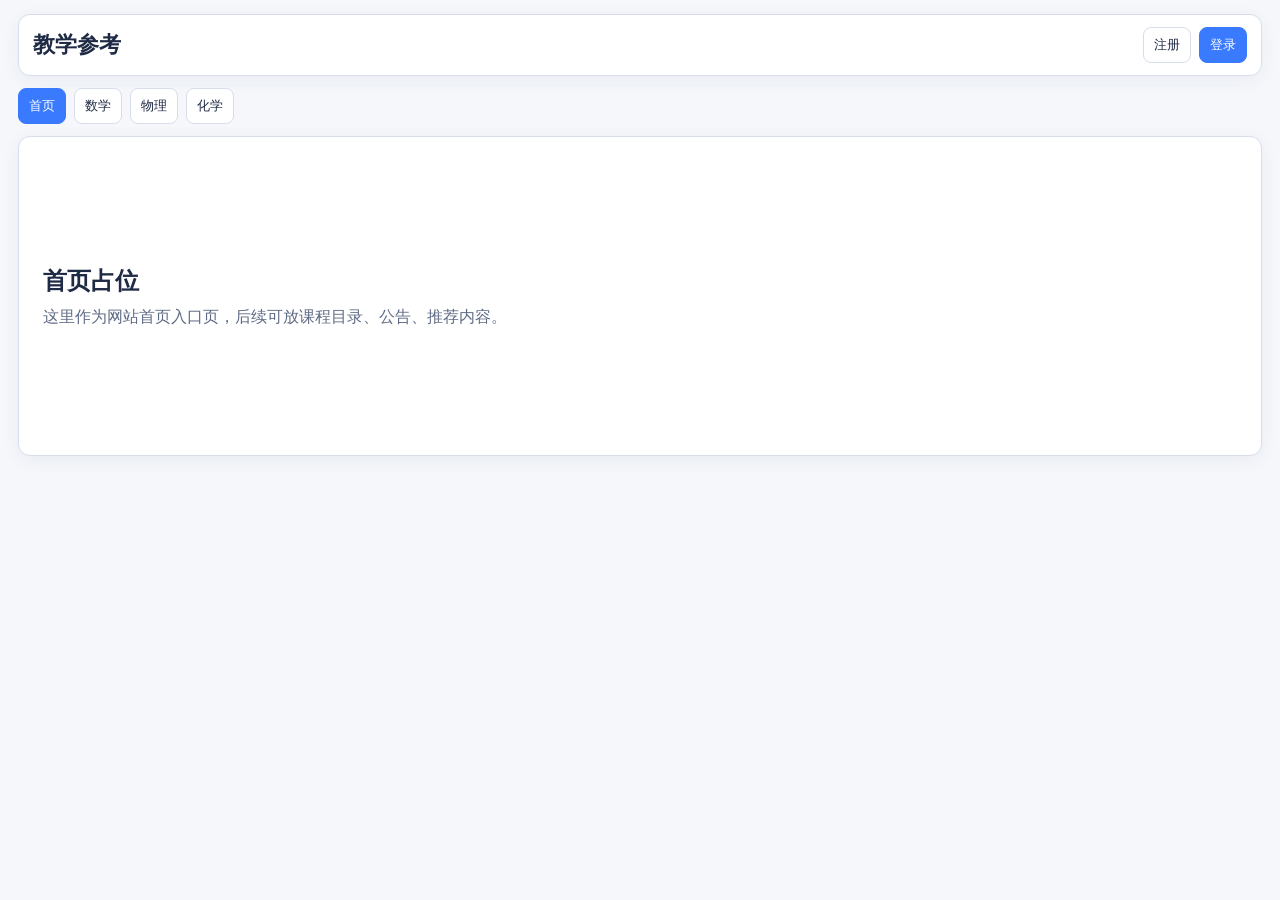
==== commit 4dbb12a7: "prototapy" ====
--- a/index.html
+++ b/index.html
@@ -3,443 +3,25 @@
 <head>
   <meta charset="UTF-8" />
   <meta name="viewport" content="width=device-width, initial-scale=1.0" />
-  <title>二次函数图像探索</title>
+  <title>教学参考 - 首页</title>
+  <link rel="stylesheet" href="./common.css" />
   <style>
-    :root {
-      --bg: #f5f7fb;
-      --panel: #ffffff;
-      --line: #d7ddea;
-      --ink: #1f2a44;
-      --muted: #5f6b85;
-      --primary: #3a7afe;
-      --accent: #00a28a;
-      --danger: #d64545;
-    }
-    * {
-      box-sizing: border-box;
-      font-family: "SF Pro Text","PingFang SC","Helvetica Neue",Arial,sans-serif;
-    }
-    body {
-      margin: 0;
-      background: var(--bg);
-      color: var(--ink);
-      min-height: 100vh;
-    }
-    .site {
-      max-width: 1280px;
-      margin: 0 auto;
-      padding: 14px 18px 18px;
-    }
-    .topbar {
+    .placeholder {
       background: #fff;
       border: 1px solid var(--line);
       border-radius: 12px;
-      padding: 12px 14px;
-      display: flex;
-      justify-content: space-between;
-      align-items: center;
-      gap: 12px;
-      margin-bottom: 12px;
       box-shadow: 0 4px 18px rgba(28, 43, 79, 0.06);
-    }
-    .title {
-      margin: 0;
-      font-size: 22px;
-      font-weight: 700;
-    }
-    .auth {
-      display: flex;
-      align-items: center;
-      gap: 8px;
-    }
-    .user-badge {
-      font-size: 13px;
+      padding: 24px;
       color: var(--muted);
-      padding: 4px 10px;
-      border: 1px solid var(--line);
-      border-radius: 999px;
-      background: #f8faff;
-      display: none;
-    }
-    .subject-tabs {
-      display: flex;
-      gap: 8px;
-      margin-bottom: 12px;
-    }
-    .subject-tab {
-      border: 1px solid var(--line);
-      background: #fff;
-      color: var(--ink);
-      border-radius: 8px;
-      padding: 8px 12px;
-      cursor: pointer;
-      font-size: 14px;
-    }
-    .subject-tab.active {
-      background: var(--primary);
-      border-color: var(--primary);
-      color: #fff;
-    }
-    .subject-panel {
-      display: none;
-    }
-    .subject-panel.active {
-      display: block;
-    }
-    .subject-empty {
-      background: #fff;
-      border: 1px solid var(--line);
-      border-radius: 12px;
-      padding: 26px;
-      color: var(--muted);
-      line-height: 1.65;
-      box-shadow: 0 4px 18px rgba(28, 43, 79, 0.06);
-    }
-    .module {
-      padding: 14px;
-      display: flex;
-      flex-direction: column;
-      gap: 12px;
-      min-height: 520px;
-      max-width: 760px;
-    }
-    .module h2 {
-      margin: 0;
-      font-size: 18px;
-    }
-    .module .desc {
-      color: var(--muted);
-      font-size: 13px;
-      margin: 0;
-      line-height: 1.45;
-    }
-    .pc-row {
-      display: grid;
-      grid-template-columns: 56px 1fr 66px;
-      align-items: center;
-      gap: 8px;
-      font-size: 13px;
-      color: var(--muted);
-    }
-    .module-block {
-      border: 1px solid var(--line);
-      border-radius: 10px;
-      padding: 10px;
-      display: flex;
-      flex-direction: column;
-      gap: 8px;
-      background: #fff;
-    }
-    .module-canvas {
-      width: 100%;
-      height: 220px;
-      border: 1px solid var(--line);
-      border-radius: 10px;
-      background: #fff;
-    }
-    .result-line {
-      font-size: 14px;
-      color: var(--ink);
-      font-variant-numeric: tabular-nums;
-      line-height: 1.45;
-    }
-    .beaker-wrap {
-      border: 1px solid var(--line);
-      border-radius: 10px;
-      background: #f8faff;
-      padding: 14px;
-      display: flex;
-      justify-content: center;
-      align-items: center;
-      min-height: 220px;
-    }
-    .beaker {
-      width: 140px;
-      height: 180px;
-      border: 3px solid #8ea1c7;
-      border-top: 0;
-      border-bottom-left-radius: 18px;
-      border-bottom-right-radius: 18px;
-      position: relative;
-      overflow: hidden;
-      background: #ffffff;
-    }
-    .liquid {
-      position: absolute;
-      left: 0;
-      bottom: 0;
-      width: 100%;
-      height: 50%;
-      background: #9cbcf8;
-      transition: .2s;
-    }
-    .app {
-      padding: 0;
-      display: grid;
-      grid-template-columns: 320px 1fr;
-      gap: 18px;
-    }
-    .panel {
-      background: var(--panel);
-      border: 1px solid var(--line);
-      border-radius: 12px;
-      box-shadow: 0 4px 18px rgba(28, 43, 79, 0.06);
-    }
-    .left {
-      padding: 14px;
-      display: flex;
-      flex-direction: column;
-      gap: 12px;
-      height: calc(100vh - 150px);
-      overflow: auto;
-    }
-    h1 {
-      margin: 0;
-      font-size: 20px;
-    }
-    .sub {
-      color: var(--muted);
-      font-size: 13px;
-      line-height: 1.45;
-      margin: 0;
-    }
-    .tabs {
-      display: grid;
-      grid-template-columns: 1fr 1fr;
-      gap: 8px;
-    }
-    .tab {
-      border: 1px solid var(--line);
-      background: #f8faff;
-      border-radius: 8px;
-      padding: 8px 10px;
-      font-size: 13px;
-      cursor: pointer;
-      color: var(--ink);
-      transition: .2s;
-    }
-    .tab.active {
-      border-color: var(--primary);
-      color: #fff;
-      background: var(--primary);
-    }
-    .control-group {
-      border: 1px solid var(--line);
-      border-radius: 10px;
-      padding: 10px;
+      min-height: 320px;
       display: flex;
       flex-direction: column;
       gap: 10px;
+      justify-content: center;
     }
-    .control-group h3 {
+    .placeholder h2 {
       margin: 0;
-      font-size: 14px;
-    }
-    .row {
-      display: grid;
-      grid-template-columns: 24px 1fr 54px;
-      align-items: center;
-      gap: 8px;
-    }
-    input[type="range"] {
-      width: 100%;
-    }
-    .value {
-      text-align: right;
-      font-variant-numeric: tabular-nums;
-      color: var(--muted);
-      font-size: 13px;
-    }
-    .checks {
-      display: grid;
-      grid-template-columns: 1fr 1fr;
-      gap: 8px;
-    }
-    label.ck {
-      font-size: 13px;
-      display: flex;
-      gap: 6px;
-      align-items: center;
-      color: var(--muted);
-    }
-    button {
-      border: 1px solid var(--line);
-      background: #fff;
-      border-radius: 8px;
-      padding: 8px 10px;
-      font-size: 13px;
-      cursor: pointer;
       color: var(--ink);
-    }
-    button.primary {
-      border-color: var(--primary);
-      color: var(--primary);
-    }
-    button.danger {
-      border-color: var(--danger);
-      color: var(--danger);
-    }
-    .inline-buttons {
-      display: grid;
-      grid-template-columns: 1fr 1fr;
-      gap: 8px;
-    }
-    .equation {
-      font-size: 15px;
-      padding: 10px;
-      border-radius: 10px;
-      background: #f8faff;
-      border: 1px solid var(--line);
-      font-variant-numeric: tabular-nums;
-      word-break: break-word;
-    }
-    .data {
-      display: grid;
-      grid-template-columns: 1fr 1fr;
-      gap: 8px;
-    }
-    .metric {
-      border: 1px solid var(--line);
-      background: #fff;
-      border-radius: 8px;
-      padding: 8px;
-      font-size: 12px;
-    }
-    .metric b {
-      display: block;
-      margin-bottom: 4px;
-      color: var(--muted);
-      font-size: 11px;
-      font-weight: 600;
-      letter-spacing: 0.2px;
-    }
-    .metric span {
-      font-variant-numeric: tabular-nums;
-      font-size: 13px;
-    }
-    .graph {
-      position: relative;
-      height: calc(100vh - 150px);
-      overflow: hidden;
-    }
-    canvas {
-      width: 100%;
-      height: 100%;
-      display: block;
-    }
-    .legend {
-      position: absolute;
-      top: 12px;
-      right: 12px;
-      border: 1px solid var(--line);
-      background: rgba(255,255,255,.95);
-      border-radius: 10px;
-      padding: 8px 10px;
-      font-size: 12px;
-      color: var(--muted);
-      line-height: 1.5;
-      min-width: 180px;
-    }
-    .saved-list {
-      max-height: 120px;
-      overflow: auto;
-      border: 1px solid var(--line);
-      border-radius: 8px;
-      padding: 6px;
-      font-size: 12px;
-      color: var(--muted);
-      display: flex;
-      flex-direction: column;
-      gap: 4px;
-    }
-    .saved-item {
-      display: flex;
-      justify-content: space-between;
-      align-items: center;
-      gap: 8px;
-    }
-    .dot {
-      width: 10px;
-      height: 10px;
-      border-radius: 50%;
-      flex: 0 0 auto;
-    }
-    .saved-eq {
-      white-space: nowrap;
-      overflow: hidden;
-      text-overflow: ellipsis;
-      flex: 1;
-    }
-    .modal-wrap {
-      position: fixed;
-      inset: 0;
-      display: none;
-      align-items: center;
-      justify-content: center;
-      background: rgba(20, 30, 54, 0.34);
-      z-index: 20;
-    }
-    .modal-wrap.show {
-      display: flex;
-    }
-    .modal {
-      width: min(420px, calc(100vw - 24px));
-      background: #fff;
-      border: 1px solid var(--line);
-      border-radius: 12px;
-      box-shadow: 0 10px 28px rgba(28, 43, 79, 0.2);
-      padding: 14px;
-      display: flex;
-      flex-direction: column;
-      gap: 10px;
-    }
-    .modal-head {
-      display: flex;
-      justify-content: space-between;
-      align-items: center;
-      font-size: 16px;
-      font-weight: 600;
-    }
-    .field {
-      display: flex;
-      flex-direction: column;
-      gap: 6px;
-      font-size: 13px;
-      color: var(--muted);
-    }
-    .field input {
-      border: 1px solid var(--line);
-      border-radius: 8px;
-      padding: 9px 10px;
-      font-size: 14px;
-      outline: none;
-    }
-    .field input:focus {
-      border-color: var(--primary);
-    }
-    .msg {
-      min-height: 18px;
-      font-size: 12px;
-      color: var(--danger);
-    }
-    .modal-foot {
-      display: flex;
-      justify-content: flex-end;
-      gap: 8px;
-    }
-    @media (max-width: 980px) {
-      .app {
-        grid-template-columns: 1fr;
-      }
-      .left, .graph {
-        height: auto;
-      }
-      .graph {
-        min-height: 66vh;
-      }
-      .topbar {
-        flex-wrap: wrap;
-      }
     }
   </style>
 </head>
@@ -455,120 +37,16 @@
       </div>
     </header>
 
-    <div class="subject-tabs" id="subjectTabs">
-      <button class="subject-tab active" data-subject="math">数学</button>
-      <button class="subject-tab" data-subject="physics">物理</button>
-      <button class="subject-tab" data-subject="chemistry">化学</button>
+    <div class="subject-tabs">
+      <a class="subject-tab active" href="./index.html">首页</a>
+      <a class="subject-tab" href="./math.html">数学</a>
+      <a class="subject-tab" href="./physics.html">物理</a>
+      <a class="subject-tab" href="./chemistry.html">化学</a>
     </div>
 
-    <section class="subject-panel active" id="panel-math">
-      <div class="app">
-        <section class="panel left">
-          <h1>二次函数作图仿真</h1>
-          <p class="sub">支持“探索 / 一般式 / 顶点式 / 焦点-准线”四个模式，调节参数并观察抛物线关键特征。</p>
-
-          <div class="tabs" id="tabs"></div>
-
-          <div class="control-group">
-            <h3>参数</h3>
-            <div id="sliders"></div>
-          </div>
-
-          <div class="control-group">
-            <h3>图像要素</h3>
-            <div class="checks">
-              <label class="ck"><input type="checkbox" id="showVertex" checked />顶点</label>
-              <label class="ck"><input type="checkbox" id="showAxis" checked />对称轴</label>
-              <label class="ck"><input type="checkbox" id="showRoots" checked />根</label>
-              <label class="ck"><input type="checkbox" id="showFocus" checked />焦点/准线</label>
-              <label class="ck"><input type="checkbox" id="showCoords" checked />坐标标注</label>
-              <label class="ck"><input type="checkbox" id="showEq" checked />方程标签</label>
-            </div>
-          </div>
-
-          <div class="inline-buttons">
-            <button id="saveCurve" class="primary">保存当前曲线</button>
-            <button id="resetParams">重置参数</button>
-          </div>
-          <button id="clearCurves" class="danger">清空保存曲线</button>
-
-          <div class="equation" id="equation"></div>
-          <div class="data" id="metrics"></div>
-          <div class="saved-list" id="savedList"></div>
-        </section>
-
-        <section class="panel graph">
-          <canvas id="canvas"></canvas>
-          <div class="legend" id="legend"></div>
-        </section>
-      </div>
-    </section>
-
-    <section class="subject-panel" id="panel-physics">
-      <section class="panel module">
-        <h2>物理：理想气体定律</h2>
-        <p class="desc">通过调节物质的量、温度和体积，观察压强变化以及 P-V 曲线上的对应点。</p>
-        <div class="module-block">
-          <div class="pc-row">
-            <span>n</span>
-            <input id="phyN" type="range" min="0.2" max="3" step="0.1" value="1" />
-            <span class="value" id="phyNVal">1</span>
-          </div>
-          <div class="pc-row">
-            <span>T</span>
-            <input id="phyT" type="range" min="220" max="600" step="5" value="300" />
-            <span class="value" id="phyTVal">300</span>
-          </div>
-          <div class="pc-row">
-            <span>V</span>
-            <input id="phyV" type="range" min="5" max="60" step="0.5" value="24" />
-            <span class="value" id="phyVVal">24</span>
-          </div>
-        </div>
-        <canvas class="module-canvas" id="physicsCanvas"></canvas>
-        <div class="module-block">
-          <div class="result-line" id="phyPressureKPa"></div>
-          <div class="result-line" id="phyPressureAtm"></div>
-        </div>
-      </section>
-    </section>
-
-    <section class="subject-panel" id="panel-chemistry">
-      <section class="panel module">
-        <h2>化学：酸碱混合 pH</h2>
-        <p class="desc">模拟强酸强碱混合，实时计算溶液 pH，并通过液体颜色观察酸碱性变化。</p>
-        <div class="module-block">
-          <div class="pc-row">
-            <span>Ca</span>
-            <input id="chemCa" type="range" min="0.01" max="1.0" step="0.01" value="0.1" />
-            <span class="value" id="chemCaVal">0.1</span>
-          </div>
-          <div class="pc-row">
-            <span>Va</span>
-            <input id="chemVa" type="range" min="5" max="100" step="1" value="25" />
-            <span class="value" id="chemVaVal">25</span>
-          </div>
-          <div class="pc-row">
-            <span>Cb</span>
-            <input id="chemCb" type="range" min="0.01" max="1.0" step="0.01" value="0.1" />
-            <span class="value" id="chemCbVal">0.1</span>
-          </div>
-          <div class="pc-row">
-            <span>Vb</span>
-            <input id="chemVb" type="range" min="5" max="100" step="1" value="25" />
-            <span class="value" id="chemVbVal">25</span>
-          </div>
-        </div>
-        <div class="beaker-wrap">
-          <div class="beaker">
-            <div class="liquid" id="chemLiquid"></div>
-          </div>
-        </div>
-        <div class="module-block">
-          <div class="result-line" id="chemPh"></div>
-          <div class="result-line" id="chemNature"></div>
-        </div>
-      </section>
+    <section class="placeholder">
+      <h2>首页占位</h2>
+      <div>这里作为网站首页入口页，后续可放课程目录、公告、推荐内容。</div>
     </section>
   </div>
 
@@ -593,812 +71,9 @@
     </div>
   </div>
 
+  <script src="./auth.js"></script>
   <script>
-    const modes = [
-      { key: "explore", label: "探索模式" },
-      { key: "standard", label: "一般式" },
-      { key: "vertex", label: "顶点式" },
-      { key: "focus", label: "焦点-准线" }
-    ];
-
-    const modeConfig = {
-      explore: {
-        title: "探索模式",
-        params: [
-          { key: "a", label: "a", min: -4, max: 4, step: 0.1, value: 1 },
-          { key: "b", label: "b", min: -10, max: 10, step: 0.1, value: 0 },
-          { key: "c", label: "c", min: -12, max: 12, step: 0.1, value: 0 }
-        ]
-      },
-      standard: {
-        title: "一般式",
-        params: [
-          { key: "a", label: "a", min: -4, max: 4, step: 0.1, value: 1 },
-          { key: "b", label: "b", min: -10, max: 10, step: 0.1, value: 2 },
-          { key: "c", label: "c", min: -12, max: 12, step: 0.1, value: -3 }
-        ]
-      },
-      vertex: {
-        title: "顶点式",
-        params: [
-          { key: "a", label: "a", min: -4, max: 4, step: 0.1, value: 1 },
-          { key: "h", label: "h", min: -10, max: 10, step: 0.1, value: 0 },
-          { key: "k", label: "k", min: -12, max: 12, step: 0.1, value: 0 }
-        ]
-      },
-      focus: {
-        title: "焦点-准线",
-        params: [
-          { key: "h", label: "h", min: -10, max: 10, step: 0.1, value: 0 },
-          { key: "k", label: "k", min: -12, max: 12, step: 0.1, value: 0 },
-          { key: "p", label: "p", min: -6, max: 6, step: 0.1, value: 2 }
-        ]
-      }
-    };
-
-    const colors = ["#2b84ff", "#8b5cf6", "#f59e0b", "#22c55e", "#ef4444", "#06b6d4", "#f97316"];
-    const state = {
-      mode: "explore",
-      params: { a: 1, b: 0, c: 0, h: 0, k: 0, p: 2 },
-      showVertex: true,
-      showAxis: true,
-      showRoots: true,
-      showFocus: true,
-      showCoords: true,
-      showEq: true,
-      saved: []
-    };
-
-    const tabsEl = document.getElementById("tabs");
-    const slidersEl = document.getElementById("sliders");
-    const equationEl = document.getElementById("equation");
-    const metricsEl = document.getElementById("metrics");
-    const legendEl = document.getElementById("legend");
-    const savedListEl = document.getElementById("savedList");
-    const canvas = document.getElementById("canvas");
-    const ctx = canvas.getContext("2d");
-    const subjectTabsEl = document.getElementById("subjectTabs");
-    const panelMathEl = document.getElementById("panel-math");
-    const panelPhysicsEl = document.getElementById("panel-physics");
-    const panelChemistryEl = document.getElementById("panel-chemistry");
-    const userBadgeEl = document.getElementById("userBadge");
-    const openRegisterEl = document.getElementById("openRegister");
-    const openLoginEl = document.getElementById("openLogin");
-    const logoutBtnEl = document.getElementById("logoutBtn");
-    const authModalEl = document.getElementById("authModal");
-    const modalTitleEl = document.getElementById("modalTitle");
-    const authUsernameEl = document.getElementById("authUsername");
-    const authPasswordEl = document.getElementById("authPassword");
-    const modalActionEl = document.getElementById("modalAction");
-    const closeModalEl = document.getElementById("closeModal");
-    const authMessageEl = document.getElementById("authMessage");
-    const physicsCanvasEl = document.getElementById("physicsCanvas");
-    const phyNEl = document.getElementById("phyN");
-    const phyTEl = document.getElementById("phyT");
-    const phyVEl = document.getElementById("phyV");
-    const phyNValEl = document.getElementById("phyNVal");
-    const phyTValEl = document.getElementById("phyTVal");
-    const phyVValEl = document.getElementById("phyVVal");
-    const phyPressureKPaEl = document.getElementById("phyPressureKPa");
-    const phyPressureAtmEl = document.getElementById("phyPressureAtm");
-    const chemCaEl = document.getElementById("chemCa");
-    const chemVaEl = document.getElementById("chemVa");
-    const chemCbEl = document.getElementById("chemCb");
-    const chemVbEl = document.getElementById("chemVb");
-    const chemCaValEl = document.getElementById("chemCaVal");
-    const chemVaValEl = document.getElementById("chemVaVal");
-    const chemCbValEl = document.getElementById("chemCbVal");
-    const chemVbValEl = document.getElementById("chemVbVal");
-    const chemLiquidEl = document.getElementById("chemLiquid");
-    const chemPhEl = document.getElementById("chemPh");
-    const chemNatureEl = document.getElementById("chemNature");
-    const scale = 32;
-    let viewWidth = 0;
-    let viewHeight = 0;
-    let pixelRatio = window.devicePixelRatio || 1;
-    let dragTarget = null;
-    let authMode = "login";
-    const pcState = {
-      physics: { n: 1, t: 300, v: 24 },
-      chemistry: { ca: 0.1, va: 25, cb: 0.1, vb: 25 }
-    };
-
-    function fmt(v) {
-      if (!isFinite(v)) return "无";
-      const rounded = Math.abs(v) < 1e-8 ? 0 : v;
-      return Number(rounded.toFixed(2)).toString();
-    }
-
-    function signed(v) {
-      return v >= 0 ? `+${fmt(v)}` : fmt(v);
-    }
-
-    function setupTabs() {
-      tabsEl.innerHTML = "";
-      modes.forEach((m) => {
-        const btn = document.createElement("button");
-        btn.className = `tab ${state.mode === m.key ? "active" : ""}`;
-        btn.textContent = m.label;
-        btn.onclick = () => {
-          state.mode = m.key;
-          const cfg = modeConfig[m.key];
-          cfg.params.forEach((p) => state.params[p.key] = p.value);
-          renderControls();
-          draw();
-        };
-        tabsEl.appendChild(btn);
-      });
-    }
-
-    function renderControls() {
-      setupTabs();
-      slidersEl.innerHTML = "";
-      modeConfig[state.mode].params.forEach((p) => {
-        const wrap = document.createElement("div");
-        wrap.className = "row";
-        const label = document.createElement("div");
-        label.textContent = p.label;
-        const slider = document.createElement("input");
-        slider.type = "range";
-        slider.min = p.min;
-        slider.max = p.max;
-        slider.step = p.step;
-        slider.value = state.params[p.key];
-        const value = document.createElement("div");
-        value.className = "value";
-        value.textContent = fmt(Number(slider.value));
-        slider.oninput = () => {
-          state.params[p.key] = Number(slider.value);
-          value.textContent = fmt(state.params[p.key]);
-          draw();
-        };
-        wrap.append(label, slider, value);
-        slidersEl.appendChild(wrap);
-      });
-    }
-
-    function graphToCanvas(x, y) {
-      return [viewWidth / 2 + x * scale, viewHeight / 2 - y * scale];
-    }
-
-    function canvasToGraph(px, py) {
-      return [(px - viewWidth / 2) / scale, (viewHeight / 2 - py) / scale];
-    }
-
-    function quadraticValue(x) {
-      if (state.mode === "vertex") {
-        const { a, h, k } = state.params;
-        return a * (x - h) * (x - h) + k;
-      }
-      if (state.mode === "focus") {
-        const { h, k, p } = state.params;
-        if (Math.abs(p) < 0.05) return NaN;
-        return ((x - h) * (x - h)) / (4 * p) + k;
-      }
-      const { a, b, c } = state.params;
-      return a * x * x + b * x + c;
-    }
-
-    function getStandardCoeffs() {
-      if (state.mode === "vertex") {
-        const { a, h, k } = state.params;
-        const b = -2 * a * h;
-        const c = a * h * h + k;
-        return { a, b, c };
-      }
-      if (state.mode === "focus") {
-        const { h, k, p } = state.params;
-        if (Math.abs(p) < 0.05) return { a: NaN, b: NaN, c: NaN };
-        const a = 1 / (4 * p);
-        const b = -h / (2 * p);
-        const c = (h * h) / (4 * p) + k;
-        return { a, b, c };
-      }
-      return { a: state.params.a, b: state.params.b, c: state.params.c };
-    }
-
-    function getFeatures() {
-      if (state.mode === "focus") {
-        const { h, k, p } = state.params;
-        const vertex = { x: h, y: k };
-        const focus = { x: h, y: k + p };
-        const directrix = k - p;
-        const axisX = h;
-        let roots = [];
-        if (Math.abs(p) > 0.05) {
-          const t = -4 * p * k;
-          if (t > 0) {
-            const r = Math.sqrt(t);
-            roots = [{ x: h - r, y: 0 }, { x: h + r, y: 0 }];
-          } else if (Math.abs(t) < 1e-8) {
-            roots = [{ x: h, y: 0 }];
-          }
-        }
-        const yInt = quadraticValue(0);
-        return { vertex, axisX, roots, yInt, focus, directrix };
-      }
-      const { a, b, c } = getStandardCoeffs();
-      const axisX = Math.abs(a) < 1e-8 ? NaN : -b / (2 * a);
-      const vertex = { x: axisX, y: quadraticValue(axisX) };
-      const d = b * b - 4 * a * c;
-      const roots = [];
-      if (Math.abs(a) > 1e-8) {
-        if (d > 1e-8) {
-          roots.push({ x: (-b - Math.sqrt(d)) / (2 * a), y: 0 });
-          roots.push({ x: (-b + Math.sqrt(d)) / (2 * a), y: 0 });
-        } else if (Math.abs(d) <= 1e-8) {
-          roots.push({ x: -b / (2 * a), y: 0 });
-        }
-      } else if (Math.abs(b) > 1e-8) {
-        roots.push({ x: -c / b, y: 0 });
-      }
-      return {
-        vertex,
-        axisX,
-        roots,
-        yInt: c,
-        focus: Math.abs(a) > 1e-8 ? { x: axisX, y: c - (b * b - 1) / (4 * a) } : null,
-        directrix: Math.abs(a) > 1e-8 ? c - (b * b + 1) / (4 * a) : null
-      };
-    }
-
-    function currentEquation() {
-      if (state.mode === "vertex") {
-        const { a, h, k } = state.params;
-        return `y = ${fmt(a)}(x ${h >= 0 ? "-" : "+"} ${fmt(Math.abs(h))})² ${signed(k)}`;
-      }
-      if (state.mode === "focus") {
-        const { h, k, p } = state.params;
-        return `(x ${h >= 0 ? "-" : "+"} ${fmt(Math.abs(h))})² = ${fmt(4 * p)}(y ${k >= 0 ? "-" : "+"} ${fmt(Math.abs(k))})`;
-      }
-      const { a, b, c } = state.params;
-      return `y = ${fmt(a)}x² ${signed(b)}x ${signed(c)}`;
-    }
-
-    function drawGrid() {
-      const w = viewWidth;
-      const h = viewHeight;
-      ctx.clearRect(0, 0, w, h);
-      ctx.fillStyle = "#ffffff";
-      ctx.fillRect(0, 0, w, h);
-
-      ctx.strokeStyle = "#eef2fb";
-      ctx.lineWidth = 1;
-      for (let x = 0; x <= w; x += scale) {
-        ctx.beginPath();
-        ctx.moveTo(x, 0);
-        ctx.lineTo(x, h);
-        ctx.stroke();
-      }
-      for (let y = 0; y <= h; y += scale) {
-        ctx.beginPath();
-        ctx.moveTo(0, y);
-        ctx.lineTo(w, y);
-        ctx.stroke();
-      }
-
-      ctx.strokeStyle = "#b0bad2";
-      ctx.lineWidth = 1.5;
-      ctx.beginPath();
-      ctx.moveTo(w / 2, 0);
-      ctx.lineTo(w / 2, h);
-      ctx.stroke();
-      ctx.beginPath();
-      ctx.moveTo(0, h / 2);
-      ctx.lineTo(w, h / 2);
-      ctx.stroke();
-    }
-
-    function drawCurve(curve, color, width = 2.5) {
-      const w = viewWidth;
-      ctx.strokeStyle = color;
-      ctx.lineWidth = width;
-      ctx.beginPath();
-      let moved = false;
-      for (let px = 0; px <= w; px += 2) {
-        const [x] = canvasToGraph(px, 0);
-        const y = curve(x);
-        if (!isFinite(y)) continue;
-        const [, py] = graphToCanvas(x, y);
-        if (py < -5000 || py > viewHeight + 5000) continue;
-        if (!moved) {
-          ctx.moveTo(px, py);
-          moved = true;
-        } else {
-          ctx.lineTo(px, py);
-        }
-      }
-      ctx.stroke();
-    }
-
-    function drawPoint(x, y, color, size = 5) {
-      const [px, py] = graphToCanvas(x, y);
-      ctx.fillStyle = color;
-      ctx.beginPath();
-      ctx.arc(px, py, size, 0, Math.PI * 2);
-      ctx.fill();
-    }
-
-    function drawText(text, x, y, color = "#1f2a44") {
-      const [px, py] = graphToCanvas(x, y);
-      ctx.fillStyle = color;
-      ctx.font = "12px sans-serif";
-      ctx.fillText(text, px + 6, py - 6);
-    }
-
-    function drawSavedCurves() {
-      state.saved.forEach((s) => {
-        drawCurve((x) => s.a * x * x + s.b * x + s.c, s.color, 1.6);
-      });
-    }
-
-    function drawMain() {
-      drawCurve(quadraticValue, "#2b84ff", 2.8);
-      const f = getFeatures();
-
-      if (state.showAxis && isFinite(f.axisX)) {
-        const [ax, ] = graphToCanvas(f.axisX, 0);
-        ctx.strokeStyle = "#8b5cf6";
-        ctx.setLineDash([6, 5]);
-        ctx.beginPath();
-        ctx.moveTo(ax, 0);
-        ctx.lineTo(ax, viewHeight);
-        ctx.stroke();
-        ctx.setLineDash([]);
-      }
-
-      if (state.showVertex && f.vertex && isFinite(f.vertex.x) && isFinite(f.vertex.y)) {
-        drawPoint(f.vertex.x, f.vertex.y, "#00a28a", 6);
-        if (state.showCoords) drawText(`V(${fmt(f.vertex.x)}, ${fmt(f.vertex.y)})`, f.vertex.x, f.vertex.y, "#00a28a");
-      }
-
-      if (state.showRoots) {
-        f.roots.forEach((r, i) => {
-          drawPoint(r.x, 0, "#d64545", 5);
-          if (state.showCoords) drawText(`x${i + 1}=${fmt(r.x)}`, r.x, 0, "#d64545");
-        });
-      }
-
-      drawPoint(0, f.yInt, "#f59e0b", 5);
-      if (state.showCoords) drawText(`(0, ${fmt(f.yInt)})`, 0, f.yInt, "#f59e0b");
-
-      if (state.showFocus && state.mode === "focus") {
-        drawPoint(f.focus.x, f.focus.y, "#7c3aed", 5);
-        if (state.showCoords) drawText(`F(${fmt(f.focus.x)}, ${fmt(f.focus.y)})`, f.focus.x, f.focus.y, "#7c3aed");
-        const [, py] = graphToCanvas(0, f.directrix);
-        ctx.strokeStyle = "#7c3aed";
-        ctx.setLineDash([4, 4]);
-        ctx.beginPath();
-        ctx.moveTo(0, py);
-        ctx.lineTo(viewWidth, py);
-        ctx.stroke();
-        ctx.setLineDash([]);
-        if (state.showCoords) {
-          const [xTxt, yTxt] = graphToCanvas(-viewWidth / (2 * scale) + 0.2, f.directrix);
-          ctx.fillStyle = "#7c3aed";
-          ctx.font = "12px sans-serif";
-          ctx.fillText(`准线 y=${fmt(f.directrix)}`, xTxt, yTxt - 8);
-        }
-      }
-
-      if (state.showEq) {
-        ctx.fillStyle = "#2b84ff";
-        ctx.font = "13px sans-serif";
-        ctx.fillText(currentEquation(), 14, 22);
-      }
-    }
-
-    function updateInfo() {
-      const f = getFeatures();
-      equationEl.textContent = currentEquation();
-      metricsEl.innerHTML = "";
-      const rows = [
-        ["顶点", f.vertex ? `(${fmt(f.vertex.x)}, ${fmt(f.vertex.y)})` : "无"],
-        ["对称轴", isFinite(f.axisX) ? `x = ${fmt(f.axisX)}` : "无"],
-        ["y 截距", fmt(f.yInt)],
-        ["实根个数", `${f.roots.length}`]
-      ];
-      if (state.mode === "focus") {
-        rows.push(["焦点", `(${fmt(f.focus.x)}, ${fmt(f.focus.y)})`]);
-        rows.push(["准线", `y = ${fmt(f.directrix)}`]);
-      }
-      rows.forEach(([k, v]) => {
-        const el = document.createElement("div");
-        el.className = "metric";
-        el.innerHTML = `<b>${k}</b><span>${v}</span>`;
-        metricsEl.appendChild(el);
-      });
-
-      legendEl.innerHTML = `
-        <div><b>模式：</b>${modeConfig[state.mode].title}</div>
-        <div><b>主曲线：</b><span style="color:#2b84ff">蓝色</span></div>
-        <div><b>保存曲线：</b>${state.saved.length} 条</div>
-        <div><b>拖拽：</b>可直接拖拽顶点（非一般式）</div>
-      `;
-
-      savedListEl.innerHTML = "";
-      if (!state.saved.length) {
-        savedListEl.textContent = "暂无保存曲线";
-        return;
-      }
-      state.saved.forEach((s, idx) => {
-        const item = document.createElement("div");
-        item.className = "saved-item";
-        item.innerHTML = `<span class="dot" style="background:${s.color}"></span><span class="saved-eq">${s.equation}</span><button data-del="${idx}">删除</button>`;
-        savedListEl.appendChild(item);
-      });
-      savedListEl.querySelectorAll("button[data-del]").forEach((btn) => {
-        btn.onclick = () => {
-          const i = Number(btn.dataset.del);
-          state.saved.splice(i, 1);
-          draw();
-        };
-      });
-    }
-
-    function resize() {
-      const rect = canvas.getBoundingClientRect();
-      pixelRatio = window.devicePixelRatio || 1;
-      viewWidth = Math.max(640, Math.floor(rect.width));
-      viewHeight = Math.max(420, Math.floor(rect.height));
-      canvas.width = Math.floor(viewWidth * pixelRatio);
-      canvas.height = Math.floor(viewHeight * pixelRatio);
-      ctx.setTransform(pixelRatio, 0, 0, pixelRatio, 0, 0);
-      draw();
-    }
-
-    function draw() {
-      drawGrid();
-      drawSavedCurves();
-      drawMain();
-      updateInfo();
-    }
-
-    function initCheckboxes() {
-      ["showVertex", "showAxis", "showRoots", "showFocus", "showCoords", "showEq"].forEach((id) => {
-        const el = document.getElementById(id);
-        el.checked = state[id];
-        el.onchange = () => {
-          state[id] = el.checked;
-          draw();
-        };
-      });
-    }
-
-    function saveCurrentCurve() {
-      const coeff = getStandardCoeffs();
-      if (!isFinite(coeff.a) || !isFinite(coeff.b) || !isFinite(coeff.c)) return;
-      const color = colors[state.saved.length % colors.length];
-      state.saved.push({
-        ...coeff,
-        color,
-        equation: currentEquation()
-      });
-      draw();
-    }
-
-    function resetParams() {
-      modeConfig[state.mode].params.forEach((p) => state.params[p.key] = p.value);
-      renderControls();
-      draw();
-    }
-
-    function nearestVertexFromMouse(evt) {
-      const rect = canvas.getBoundingClientRect();
-      const x = evt.clientX - rect.left;
-      const y = evt.clientY - rect.top;
-      const f = getFeatures();
-      if (!f.vertex) return null;
-      const [vx, vy] = graphToCanvas(f.vertex.x, f.vertex.y);
-      const d = Math.hypot(x - vx, y - vy);
-      return d < 16 ? f.vertex : null;
-    }
-
-    function onDragMove(evt) {
-      if (!dragTarget) return;
-      const rect = canvas.getBoundingClientRect();
-      const x = evt.clientX - rect.left;
-      const y = evt.clientY - rect.top;
-      const [gx, gy] = canvasToGraph(x, y);
-      if (state.mode === "vertex") {
-        state.params.h = Number(gx.toFixed(2));
-        state.params.k = Number(gy.toFixed(2));
-      } else if (state.mode === "focus") {
-        state.params.h = Number(gx.toFixed(2));
-        state.params.k = Number(gy.toFixed(2));
-      } else if (state.mode === "explore" || state.mode === "standard") {
-        const a = state.params.a;
-        state.params.b = Number((-2 * a * gx).toFixed(2));
-        state.params.c = Number((a * gx * gx + gy).toFixed(2));
-      }
-      renderControls();
-      draw();
-    }
-
-    function bindEvents() {
-      document.getElementById("saveCurve").onclick = saveCurrentCurve;
-      document.getElementById("clearCurves").onclick = () => {
-        state.saved = [];
-        draw();
-      };
-      document.getElementById("resetParams").onclick = resetParams;
-
-      canvas.addEventListener("mousedown", (e) => {
-        const v = nearestVertexFromMouse(e);
-        if (v) dragTarget = "vertex";
-      });
-      window.addEventListener("mousemove", onDragMove);
-      window.addEventListener("mouseup", () => dragTarget = null);
-      window.addEventListener("resize", resize);
-    }
-
-    function initSubjectTabs() {
-      subjectTabsEl.querySelectorAll(".subject-tab").forEach((tab) => {
-        tab.onclick = () => {
-          const target = tab.dataset.subject;
-          subjectTabsEl.querySelectorAll(".subject-tab").forEach((item) => item.classList.remove("active"));
-          tab.classList.add("active");
-          panelMathEl.classList.toggle("active", target === "math");
-          panelPhysicsEl.classList.toggle("active", target === "physics");
-          panelChemistryEl.classList.toggle("active", target === "chemistry");
-          if (target === "math") resize();
-          if (target === "physics") renderPhysicsModule();
-          if (target === "chemistry") renderChemistryModule();
-        };
-      });
-    }
-
-    function calcPhysics() {
-      const { n, t, v } = pcState.physics;
-      const pressureKPa = (n * 8.314 * t) / v;
-      const pressureAtm = pressureKPa / 101.325;
-      return { pressureKPa, pressureAtm };
-    }
-
-    function renderPhysicsChart() {
-      const rect = physicsCanvasEl.getBoundingClientRect();
-      const ratio = window.devicePixelRatio || 1;
-      const w = Math.max(300, Math.floor(rect.width));
-      const h = Math.max(200, Math.floor(rect.height));
-      physicsCanvasEl.width = Math.floor(w * ratio);
-      physicsCanvasEl.height = Math.floor(h * ratio);
-      const pctx = physicsCanvasEl.getContext("2d");
-      pctx.setTransform(ratio, 0, 0, ratio, 0, 0);
-      pctx.clearRect(0, 0, w, h);
-      pctx.fillStyle = "#ffffff";
-      pctx.fillRect(0, 0, w, h);
-
-      const m = { l: 42, r: 14, t: 14, b: 32 };
-      const plotW = w - m.l - m.r;
-      const plotH = h - m.t - m.b;
-      pctx.strokeStyle = "#d7ddea";
-      pctx.lineWidth = 1;
-      pctx.beginPath();
-      pctx.moveTo(m.l, m.t);
-      pctx.lineTo(m.l, h - m.b);
-      pctx.lineTo(w - m.r, h - m.b);
-      pctx.stroke();
-
-      const { n, t, v } = pcState.physics;
-      const minV = 5;
-      const maxV = 60;
-      const maxP = (n * 8.314 * t) / minV;
-      const xAt = (val) => m.l + ((val - minV) / (maxV - minV)) * plotW;
-      const yAt = (val) => m.t + (1 - val / maxP) * plotH;
-      pctx.strokeStyle = "#2b84ff";
-      pctx.lineWidth = 2;
-      pctx.beginPath();
-      let first = true;
-      for (let vol = minV; vol <= maxV; vol += 0.4) {
-        const pre = (n * 8.314 * t) / vol;
-        const x = xAt(vol);
-        const y = yAt(pre);
-        if (first) {
-          pctx.moveTo(x, y);
-          first = false;
-        } else {
-          pctx.lineTo(x, y);
-        }
-      }
-      pctx.stroke();
-
-      const currentP = (n * 8.314 * t) / v;
-      const cx = xAt(v);
-      const cy = yAt(currentP);
-      pctx.fillStyle = "#ef4444";
-      pctx.beginPath();
-      pctx.arc(cx, cy, 5, 0, Math.PI * 2);
-      pctx.fill();
-
-      pctx.fillStyle = "#5f6b85";
-      pctx.font = "12px sans-serif";
-      pctx.fillText("V(L)", w - m.r - 30, h - 8);
-      pctx.fillText("P(kPa)", 8, m.t + 10);
-      pctx.fillText(`当前点 (${fmt(v)}, ${fmt(currentP)})`, m.l + 8, m.t + 14);
-    }
-
-    function renderPhysicsModule() {
-      phyNValEl.textContent = fmt(pcState.physics.n);
-      phyTValEl.textContent = fmt(pcState.physics.t);
-      phyVValEl.textContent = fmt(pcState.physics.v);
-      const result = calcPhysics();
-      phyPressureKPaEl.textContent = `压强 P = ${fmt(result.pressureKPa)} kPa`;
-      phyPressureAtmEl.textContent = `约等于 ${fmt(result.pressureAtm)} atm`;
-      renderPhysicsChart();
-    }
-
-    function calcChemistry() {
-      const { ca, va, cb, vb } = pcState.chemistry;
-      const molesH = ca * va / 1000;
-      const molesOH = cb * vb / 1000;
-      const totalV = (va + vb) / 1000;
-      let ph = 7;
-      if (molesH > molesOH) {
-        const h = (molesH - molesOH) / totalV;
-        ph = -Math.log10(h);
-      } else if (molesOH > molesH) {
-        const oh = (molesOH - molesH) / totalV;
-        ph = 14 + Math.log10(oh);
-      }
-      ph = Math.max(0, Math.min(14, ph));
-      const nature = ph < 7 ? "酸性" : (ph > 7 ? "碱性" : "中性");
-      return { ph, nature, totalMl: va + vb };
-    }
-
-    function phToColor(ph) {
-      const hue = Math.round((ph / 14) * 240);
-      return `hsl(${hue}, 75%, 62%)`;
-    }
-
-    function renderChemistryModule() {
-      chemCaValEl.textContent = fmt(pcState.chemistry.ca);
-      chemVaValEl.textContent = fmt(pcState.chemistry.va);
-      chemCbValEl.textContent = fmt(pcState.chemistry.cb);
-      chemVbValEl.textContent = fmt(pcState.chemistry.vb);
-      const result = calcChemistry();
-      chemPhEl.textContent = `混合后 pH = ${fmt(result.ph)}`;
-      chemNatureEl.textContent = `溶液性质：${result.nature}（总体积 ${fmt(result.totalMl)} mL）`;
-      const heightPercent = Math.max(20, Math.min(94, (result.totalMl / 200) * 100));
-      chemLiquidEl.style.height = `${heightPercent}%`;
-      chemLiquidEl.style.background = phToColor(result.ph);
-    }
-
-    function initPcModules() {
-      phyNEl.addEventListener("input", () => {
-        pcState.physics.n = Number(phyNEl.value);
-        renderPhysicsModule();
-      });
-      phyTEl.addEventListener("input", () => {
-        pcState.physics.t = Number(phyTEl.value);
-        renderPhysicsModule();
-      });
-      phyVEl.addEventListener("input", () => {
-        pcState.physics.v = Number(phyVEl.value);
-        renderPhysicsModule();
-      });
-      chemCaEl.addEventListener("input", () => {
-        pcState.chemistry.ca = Number(chemCaEl.value);
-        renderChemistryModule();
-      });
-      chemVaEl.addEventListener("input", () => {
-        pcState.chemistry.va = Number(chemVaEl.value);
-        renderChemistryModule();
-      });
-      chemCbEl.addEventListener("input", () => {
-        pcState.chemistry.cb = Number(chemCbEl.value);
-        renderChemistryModule();
-      });
-      chemVbEl.addEventListener("input", () => {
-        pcState.chemistry.vb = Number(chemVbEl.value);
-        renderChemistryModule();
-      });
-      renderPhysicsModule();
-      renderChemistryModule();
-    }
-
-    function getUsers() {
-      try {
-        const raw = localStorage.getItem("edu_users") || "[]";
-        const users = JSON.parse(raw);
-        return Array.isArray(users) ? users : [];
-      } catch {
-        return [];
-      }
-    }
-
-    function setUsers(users) {
-      localStorage.setItem("edu_users", JSON.stringify(users));
-    }
-
-    function setCurrentUser(username) {
-      if (username) localStorage.setItem("edu_current_user", username);
-      else localStorage.removeItem("edu_current_user");
-      updateAuthView();
-    }
-
-    function getCurrentUser() {
-      return localStorage.getItem("edu_current_user") || "";
-    }
-
-    function updateAuthView() {
-      const current = getCurrentUser();
-      const loggedIn = !!current;
-      userBadgeEl.style.display = loggedIn ? "inline-flex" : "none";
-      userBadgeEl.textContent = loggedIn ? `会员：${current}` : "";
-      openRegisterEl.style.display = loggedIn ? "none" : "inline-block";
-      openLoginEl.style.display = loggedIn ? "none" : "inline-block";
-      logoutBtnEl.style.display = loggedIn ? "inline-block" : "none";
-    }
-
-    function openAuthModal(mode) {
-      authMode = mode;
-      modalTitleEl.textContent = mode === "login" ? "会员登录" : "会员注册";
-      modalActionEl.textContent = mode === "login" ? "登录" : "注册";
-      authUsernameEl.value = "";
-      authPasswordEl.value = "";
-      authMessageEl.textContent = "";
-      authModalEl.classList.add("show");
-    }
-
-    function closeAuthModal() {
-      authModalEl.classList.remove("show");
-      authMessageEl.textContent = "";
-    }
-
-    function submitAuth() {
-      const username = authUsernameEl.value.trim();
-      const password = authPasswordEl.value;
-      if (!username || !password) {
-        authMessageEl.textContent = "请输入用户名和密码";
-        return;
-      }
-      const users = getUsers();
-      if (authMode === "register") {
-        const exists = users.some((u) => u.username === username);
-        if (exists) {
-          authMessageEl.textContent = "用户名已存在";
-          return;
-        }
-        users.push({ username, password });
-        setUsers(users);
-        setCurrentUser(username);
-        closeAuthModal();
-        return;
-      }
-      const match = users.find((u) => u.username === username && u.password === password);
-      if (!match) {
-        authMessageEl.textContent = "用户名或密码错误";
-        return;
-      }
-      setCurrentUser(username);
-      closeAuthModal();
-    }
-
-    function initAuth() {
-      updateAuthView();
-      openRegisterEl.onclick = () => openAuthModal("register");
-      openLoginEl.onclick = () => openAuthModal("login");
-      closeModalEl.onclick = closeAuthModal;
-      modalActionEl.onclick = submitAuth;
-      logoutBtnEl.onclick = () => setCurrentUser("");
-      authModalEl.addEventListener("click", (e) => {
-        if (e.target === authModalEl) closeAuthModal();
-      });
-      authPasswordEl.addEventListener("keydown", (e) => {
-        if (e.key === "Enter") submitAuth();
-      });
-      authUsernameEl.addEventListener("keydown", (e) => {
-        if (e.key === "Enter") submitAuth();
-      });
-    }
-
-    renderControls();
-    initCheckboxes();
-    bindEvents();
-    initSubjectTabs();
-    initAuth();
-    initPcModules();
-    resize();
+    initAuthUI();
   </script>
 </body>
 </html>
--- a/common.css
+++ b/common.css
@@ -0,0 +1,135 @@
+:root {
+  --bg: #f5f7fb;
+  --panel: #ffffff;
+  --line: #d7ddea;
+  --ink: #1f2a44;
+  --muted: #5f6b85;
+  --primary: #3a7afe;
+  --danger: #d64545;
+}
+* {
+  box-sizing: border-box;
+  font-family: "SF Pro Text","PingFang SC","Helvetica Neue",Arial,sans-serif;
+}
+body {
+  margin: 0;
+  background: var(--bg);
+  color: var(--ink);
+  min-height: 100vh;
+}
+.site {
+  max-width: 1280px;
+  margin: 0 auto;
+  padding: 14px 18px 18px;
+}
+.topbar {
+  background: #fff;
+  border: 1px solid var(--line);
+  border-radius: 12px;
+  padding: 12px 14px;
+  display: flex;
+  justify-content: space-between;
+  align-items: center;
+  gap: 12px;
+  margin-bottom: 12px;
+  box-shadow: 0 4px 18px rgba(28, 43, 79, 0.06);
+}
+.title {
+  margin: 0;
+  font-size: 22px;
+  font-weight: 700;
+}
+.auth {
+  display: flex;
+  align-items: center;
+  gap: 8px;
+}
+.user-badge {
+  font-size: 13px;
+  color: var(--muted);
+  padding: 4px 10px;
+  border: 1px solid var(--line);
+  border-radius: 999px;
+  background: #f8faff;
+  display: none;
+}
+button, .subject-tab {
+  border: 1px solid var(--line);
+  background: #fff;
+  border-radius: 8px;
+  padding: 8px 10px;
+  font-size: 13px;
+  cursor: pointer;
+  color: var(--ink);
+  text-decoration: none;
+  display: inline-block;
+}
+button.primary, .subject-tab.active {
+  border-color: var(--primary);
+  color: #fff;
+  background: var(--primary);
+}
+button.danger {
+  border-color: var(--danger);
+  color: var(--danger);
+  background: #fff;
+}
+.subject-tabs {
+  display: flex;
+  gap: 8px;
+  margin-bottom: 12px;
+}
+.modal-wrap {
+  position: fixed;
+  inset: 0;
+  display: none;
+  align-items: center;
+  justify-content: center;
+  background: rgba(20, 30, 54, 0.34);
+  z-index: 20;
+}
+.modal-wrap.show {
+  display: flex;
+}
+.modal {
+  width: min(420px, calc(100vw - 24px));
+  background: #fff;
+  border: 1px solid var(--line);
+  border-radius: 12px;
+  box-shadow: 0 10px 28px rgba(28, 43, 79, 0.2);
+  padding: 14px;
+  display: flex;
+  flex-direction: column;
+  gap: 10px;
+}
+.modal-head {
+  display: flex;
+  justify-content: space-between;
+  align-items: center;
+  font-size: 16px;
+  font-weight: 600;
+}
+.field {
+  display: flex;
+  flex-direction: column;
+  gap: 6px;
+  font-size: 13px;
+  color: var(--muted);
+}
+.field input {
+  border: 1px solid var(--line);
+  border-radius: 8px;
+  padding: 9px 10px;
+  font-size: 14px;
+  outline: none;
+}
+.msg {
+  min-height: 18px;
+  font-size: 12px;
+  color: var(--danger);
+}
+.modal-foot {
+  display: flex;
+  justify-content: flex-end;
+  gap: 8px;
+}
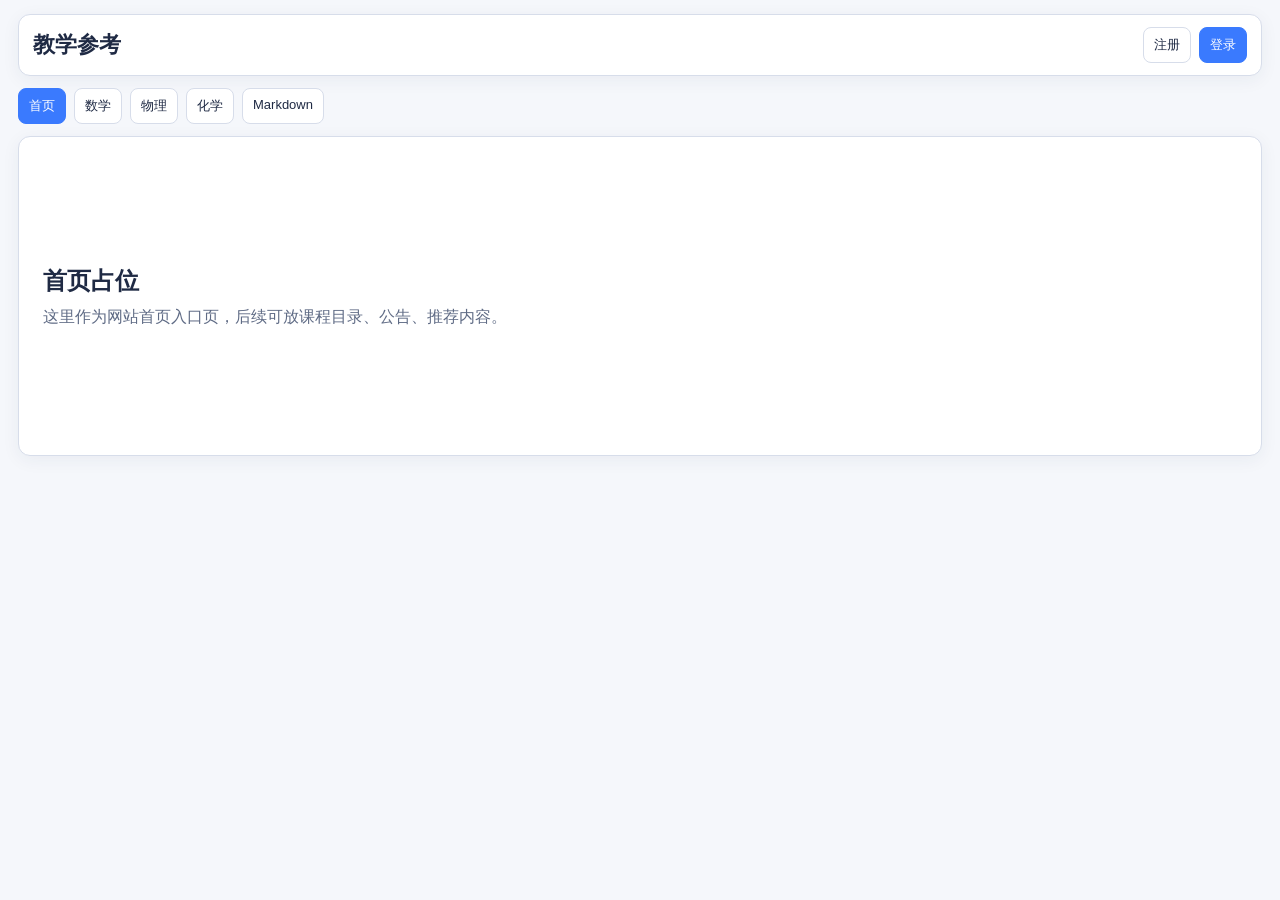
==== commit 8396a785: "add_markdown" ====
--- a/index.html
+++ b/index.html
@@ -42,6 +42,7 @@
       <a class="subject-tab" href="./math.html">数学</a>
       <a class="subject-tab" href="./physics.html">物理</a>
       <a class="subject-tab" href="./chemistry.html">化学</a>
+      <a class="subject-tab" href="./markdown.html">Markdown</a>
     </div>
 
     <section class="placeholder">
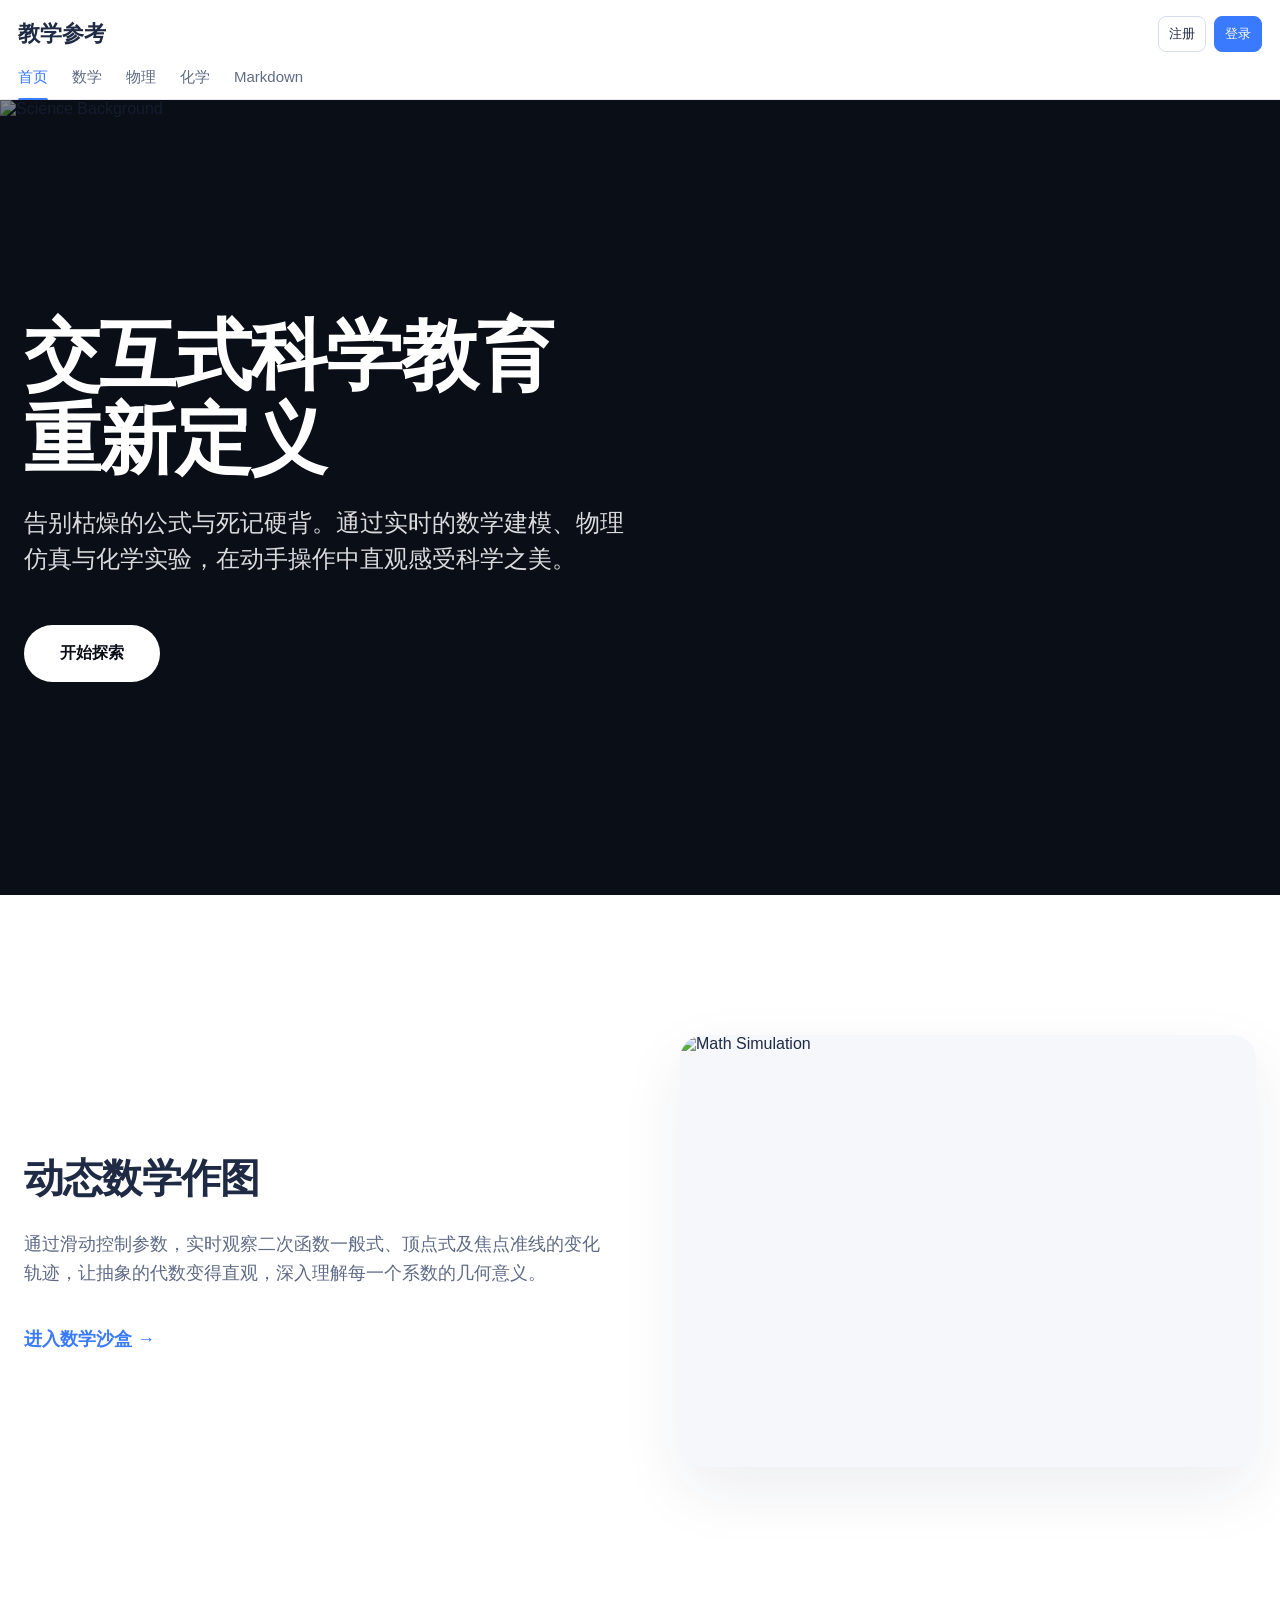
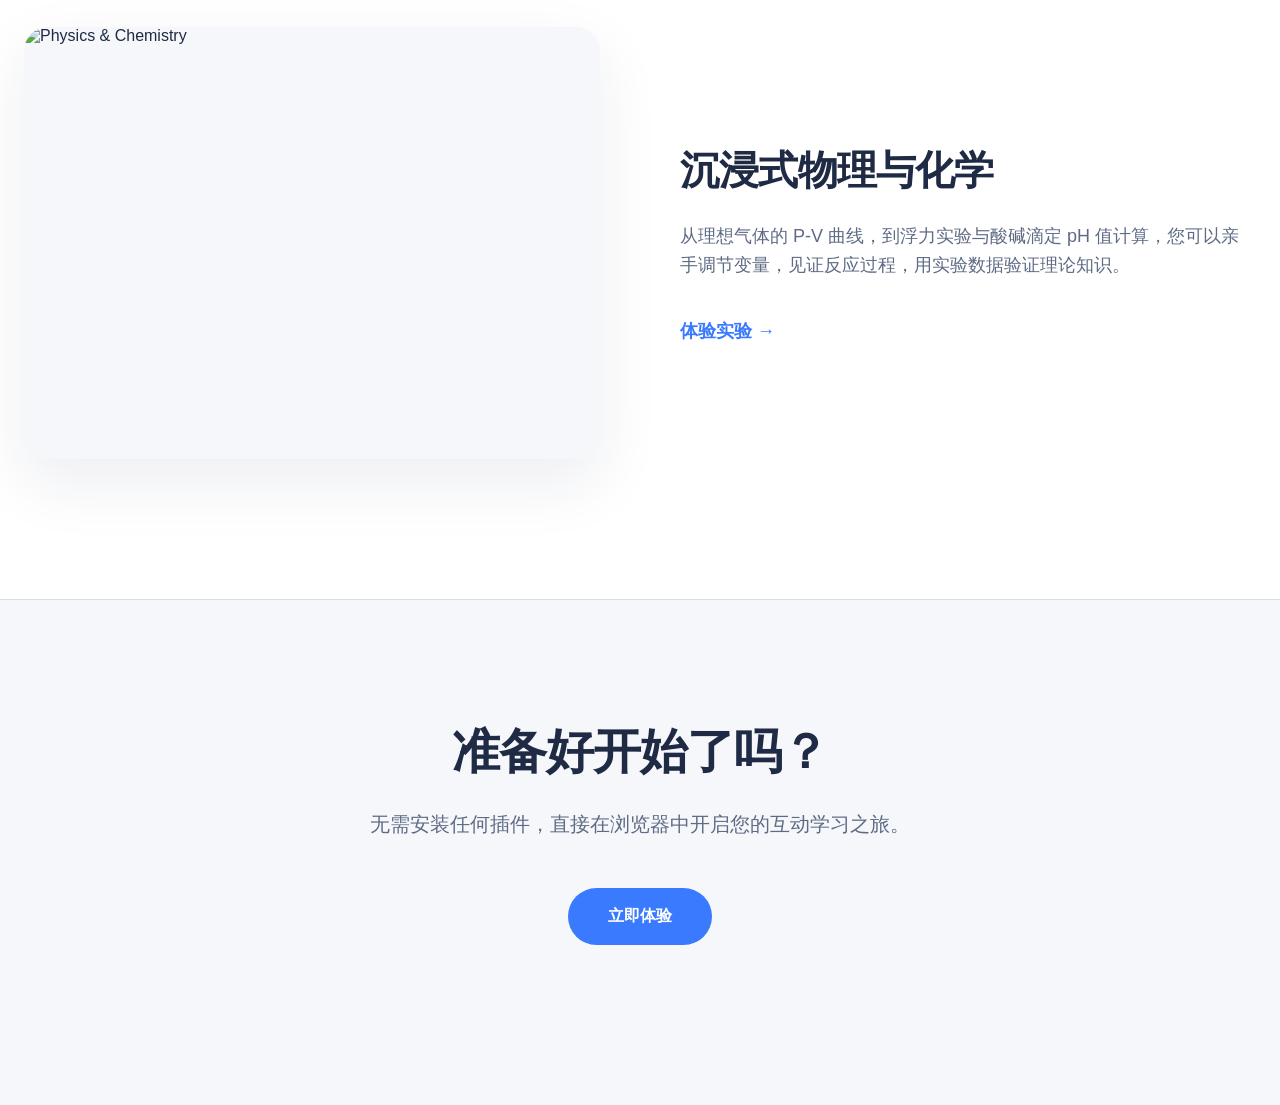
==== commit 1a2ea2ca: "redesign_UI" ====
--- a/index.html
+++ b/index.html
@@ -6,51 +6,345 @@
   <title>教学参考 - 首页</title>
   <link rel="stylesheet" href="./common.css" />
   <style>
-    .placeholder {
+    /* ========== 主页专属高级 UI 样式 ========== */
+    body {
       background: #fff;
-      border: 1px solid var(--line);
-      border-radius: 12px;
-      box-shadow: 0 4px 18px rgba(28, 43, 79, 0.06);
-      padding: 24px;
+    }
+    
+    /* 重塑导航栏，融入页面 */
+    .site-header-wrapper {
+      position: sticky;
+      top: 0;
+      z-index: 50;
+      background: rgba(255, 255, 255, 0.85);
+      backdrop-filter: blur(16px);
+      -webkit-backdrop-filter: blur(16px);
+      border-bottom: 1px solid rgba(215, 221, 234, 0.6);
+    }
+    .site-header-wrapper .site {
+      padding-bottom: 0;
+      padding-top: 16px;
+    }
+    .topbar {
+      margin-bottom: 16px;
+      border: none;
+      box-shadow: none;
+      padding: 0;
+      background: transparent;
+    }
+    .subject-tabs {
+      margin-bottom: 0;
+      gap: 24px;
+    }
+    .subject-tab {
+      border: none;
+      background: transparent;
+      padding: 0 0 12px 0;
+      border-radius: 0;
+      font-size: 15px;
       color: var(--muted);
-      min-height: 320px;
+      font-weight: 500;
+      position: relative;
+    }
+    .subject-tab:hover {
+      color: var(--ink);
+    }
+    .subject-tab.active {
+      color: var(--primary);
+      background: transparent;
+    }
+    .subject-tab.active::after {
+      content: '';
+      position: absolute;
+      bottom: -1px;
+      left: 0;
+      right: 0;
+      height: 2px;
+      background: var(--primary);
+      border-radius: 2px 2px 0 0;
+    }
+
+    /* 动画定义 */
+    @keyframes fadeInUp {
+      from { opacity: 0; transform: translateY(30px); }
+      to { opacity: 1; transform: translateY(0); }
+    }
+    .fade-in-up {
+      opacity: 0;
+      animation: fadeInUp 0.8s cubic-bezier(0.16, 1, 0.3, 1) forwards;
+    }
+
+    /* 1. Hero Section (全宽视觉锚点) */
+    .hero-fullbleed {
+      position: relative;
+      min-height: calc(100vh - 105px);
+      display: flex;
+      align-items: center;
+      justify-content: center;
+      overflow: hidden;
+      background: #0a0e17;
+    }
+    .hero-bg {
+      position: absolute;
+      inset: 0;
+      width: 100%;
+      height: 100%;
+      object-fit: cover;
+      opacity: 0.5;
+      transition: transform 10s ease-out;
+    }
+    .hero-fullbleed:hover .hero-bg {
+      transform: scale(1.05);
+    }
+    .hero-overlay {
+      position: relative;
+      z-index: 1;
+      width: 100%;
+      max-width: 1280px;
+      margin: 0 auto;
+      padding: 0 24px;
       display: flex;
       flex-direction: column;
-      gap: 10px;
+      align-items: flex-start;
+    }
+    .hero-title {
+      font-size: clamp(48px, 6vw, 80px);
+      line-height: 1.1;
+      font-weight: 800;
+      letter-spacing: -0.02em;
+      color: #fff;
+      margin: 0 0 24px;
+      max-width: 800px;
+    }
+    .hero-desc {
+      font-size: clamp(18px, 2vw, 24px);
+      line-height: 1.5;
+      color: rgba(255, 255, 255, 0.85);
+      margin: 0 0 48px;
+      max-width: 600px;
+      font-weight: 400;
+    }
+    .btn.large {
+      padding: 18px 36px;
+      font-size: 16px;
+      font-weight: 600;
+      border-radius: 999px;
+      transition: all 0.3s ease;
+      text-decoration: none;
+      display: inline-flex;
+      align-items: center;
       justify-content: center;
-    }
-    .placeholder h2 {
-      margin: 0;
+      background: #fff;
+      color: #0a0e17;
+      border: none;
+    }
+    .btn.large:hover {
+      transform: translateY(-2px);
+      box-shadow: 0 8px 32px rgba(255, 255, 255, 0.2);
+    }
+
+    /* 2. Support Section (功能区) */
+    .support-section {
+      padding: 140px 24px;
+      background: #fff;
+    }
+    .support-container {
+      max-width: 1280px;
+      margin: 0 auto;
+      display: flex;
+      flex-direction: column;
+      gap: 160px;
+    }
+    .feature-row {
+      display: grid;
+      grid-template-columns: 1fr 1fr;
+      gap: 80px;
+      align-items: center;
+    }
+    .feature-row.reverse {
+      direction: rtl;
+    }
+    .feature-row.reverse > * {
+      direction: ltr;
+    }
+    .feature-info h3 {
+      font-size: 40px;
+      font-weight: 700;
+      letter-spacing: -0.02em;
+      margin: 0 0 24px;
       color: var(--ink);
+    }
+    .feature-info p {
+      font-size: 18px;
+      line-height: 1.6;
+      color: var(--muted);
+      margin: 0 0 40px;
+    }
+    .feature-link {
+      font-size: 18px;
+      font-weight: 600;
+      color: var(--primary);
+      text-decoration: none;
+      display: inline-flex;
+      align-items: center;
+      transition: gap 0.3s ease;
+      gap: 8px;
+    }
+    .feature-link:hover {
+      gap: 16px;
+    }
+    .feature-visual {
+      border-radius: 24px;
+      overflow: hidden;
+      box-shadow: 0 24px 64px rgba(28, 43, 79, 0.08);
+      aspect-ratio: 4/3;
+      background: var(--bg);
+      position: relative;
+    }
+    .feature-visual img {
+      width: 100%;
+      height: 100%;
+      object-fit: cover;
+      transition: transform 0.8s cubic-bezier(0.16, 1, 0.3, 1);
+    }
+    .feature-visual:hover img {
+      transform: scale(1.03);
+    }
+
+    /* 3. Final CTA (转化区) */
+    .final-cta {
+      padding: 120px 24px 160px;
+      background: #f5f7fb;
+      text-align: center;
+      border-top: 1px solid var(--line);
+    }
+    .final-cta h2 {
+      font-size: 48px;
+      font-weight: 700;
+      letter-spacing: -0.02em;
+      margin: 0 0 24px;
+      color: var(--ink);
+    }
+    .final-cta p {
+      font-size: 20px;
+      color: var(--muted);
+      margin: 0 auto 48px;
+      max-width: 600px;
+      line-height: 1.6;
+    }
+    .btn.primary-solid {
+      background: var(--primary);
+      color: #fff;
+      padding: 18px 40px;
+      font-size: 16px;
+      font-weight: 600;
+      border-radius: 999px;
+      text-decoration: none;
+      display: inline-flex;
+      transition: all 0.3s ease;
+    }
+    .btn.primary-solid:hover {
+      transform: translateY(-2px);
+      box-shadow: 0 8px 24px rgba(58, 122, 254, 0.4);
+    }
+
+    @media (max-width: 992px) {
+      .feature-row {
+        grid-template-columns: 1fr;
+        gap: 40px;
+      }
+      .feature-row.reverse {
+        direction: ltr;
+      }
+      .hero-title {
+        font-size: 40px;
+      }
+      .hero-fullbleed {
+        min-height: 80vh;
+      }
+      .support-section {
+        padding: 80px 24px;
+      }
+      .support-container {
+        gap: 80px;
+      }
     }
   </style>
 </head>
 <body>
-  <div class="site">
-    <header class="topbar">
-      <h1 class="title">教学参考</h1>
-      <div class="auth">
-        <span class="user-badge" id="userBadge"></span>
-        <button id="openRegister">注册</button>
-        <button id="openLogin" class="primary">登录</button>
-        <button id="logoutBtn" class="danger" style="display:none;">退出登录</button>
-      </div>
-    </header>
-
-    <div class="subject-tabs">
-      <a class="subject-tab active" href="./index.html">首页</a>
-      <a class="subject-tab" href="./math.html">数学</a>
-      <a class="subject-tab" href="./physics.html">物理</a>
-      <a class="subject-tab" href="./chemistry.html">化学</a>
-      <a class="subject-tab" href="./markdown.html">Markdown</a>
+  
+  <div class="site-header-wrapper">
+    <div class="site">
+      <header class="topbar">
+        <h1 class="title">教学参考</h1>
+        <div class="auth">
+          <span class="user-badge" id="userBadge"></span>
+          <button id="openRegister">注册</button>
+          <button id="openLogin" class="primary">登录</button>
+          <button id="logoutBtn" class="danger" style="display:none;">退出登录</button>
+        </div>
+      </header>
+      <div class="subject-tabs">
+        <a class="subject-tab active" href="./index.html">首页</a>
+        <a class="subject-tab" href="./math.html">数学</a>
+        <a class="subject-tab" href="./physics.html">物理</a>
+        <a class="subject-tab" href="./chemistry.html">化学</a>
+        <a class="subject-tab" href="./markdown.html">Markdown</a>
+      </div>
     </div>
-
-    <section class="placeholder">
-      <h2>首页占位</h2>
-      <div>这里作为网站首页入口页，后续可放课程目录、公告、推荐内容。</div>
+  </div>
+
+  <main>
+    <!-- 1. Hero 区域 -->
+    <section class="hero-fullbleed">
+      <img class="hero-bg" src="https://coresg-normal.trae.ai/api/ide/v1/text_to_image?prompt=Dark+moody+abstract+3d+rendering+of+floating+glass+geometry%2C+representing+physics+and+mathematics%2C+cinematic+lighting%2C+deep+blue+and+purple+accents%2C+highly+detailed%2C+8k&image_size=landscape_16_9" alt="Science Background" crossorigin="anonymous" />
+      <div class="hero-overlay">
+        <h2 class="hero-title fade-in-up">交互式科学教育<br/>重新定义</h2>
+        <p class="hero-desc fade-in-up" style="animation-delay: 0.15s">告别枯燥的公式与死记硬背。通过实时的数学建模、物理仿真与化学实验，在动手操作中直观感受科学之美。</p>
+        <div class="fade-in-up" style="animation-delay: 0.3s">
+          <a href="./math.html" class="btn large">开始探索</a>
+        </div>
+      </div>
     </section>
-  </div>
-
+
+    <!-- 2. Support 区域 -->
+    <section class="support-section">
+      <div class="support-container">
+        <!-- 数学 -->
+        <div class="feature-row">
+          <div class="feature-info">
+            <h3>动态数学作图</h3>
+            <p>通过滑动控制参数，实时观察二次函数一般式、顶点式及焦点准线的变化轨迹，让抽象的代数变得直观，深入理解每一个系数的几何意义。</p>
+            <a href="./math.html" class="feature-link">进入数学沙盒 &rarr;</a>
+          </div>
+          <div class="feature-visual">
+            <img src="https://coresg-normal.trae.ai/api/ide/v1/text_to_image?prompt=Minimalist+3d+glass+parabola+graph+floating+in+bright+studio+environment%2C+ui+design+assets%2C+soft+blue+accent%2C+highly+detailed&image_size=landscape_4_3" alt="Math Simulation" crossorigin="anonymous" />
+          </div>
+        </div>
+        
+        <!-- 物理与化学 -->
+        <div class="feature-row reverse">
+          <div class="feature-info">
+            <h3>沉浸式物理与化学</h3>
+            <p>从理想气体的 P-V 曲线，到浮力实验与酸碱滴定 pH 值计算，您可以亲手调节变量，见证反应过程，用实验数据验证理论知识。</p>
+            <a href="./physics.html" class="feature-link">体验实验 &rarr;</a>
+          </div>
+          <div class="feature-visual">
+            <img src="https://coresg-normal.trae.ai/api/ide/v1/text_to_image?prompt=Minimalist+3d+glass+beakers+and+physics+spheres+floating+in+bright+studio+environment%2C+liquid+with+gradient+colors%2C+soft+lighting%2C+highly+detailed&image_size=landscape_4_3" alt="Physics & Chemistry" crossorigin="anonymous" />
+          </div>
+        </div>
+      </div>
+    </section>
+
+    <!-- 3. Final CTA 区域 -->
+    <section class="final-cta">
+      <h2>准备好开始了吗？</h2>
+      <p>无需安装任何插件，直接在浏览器中开启您的互动学习之旅。</p>
+      <a href="./math.html" class="btn primary-solid">立即体验</a>
+    </section>
+  </main>
+
+  <!-- 登录注册弹窗保持不变 -->
   <div class="modal-wrap" id="authModal">
     <div class="modal">
       <div class="modal-head">
@@ -77,4 +371,4 @@
     initAuthUI();
   </script>
 </body>
-</html>
+</html>
